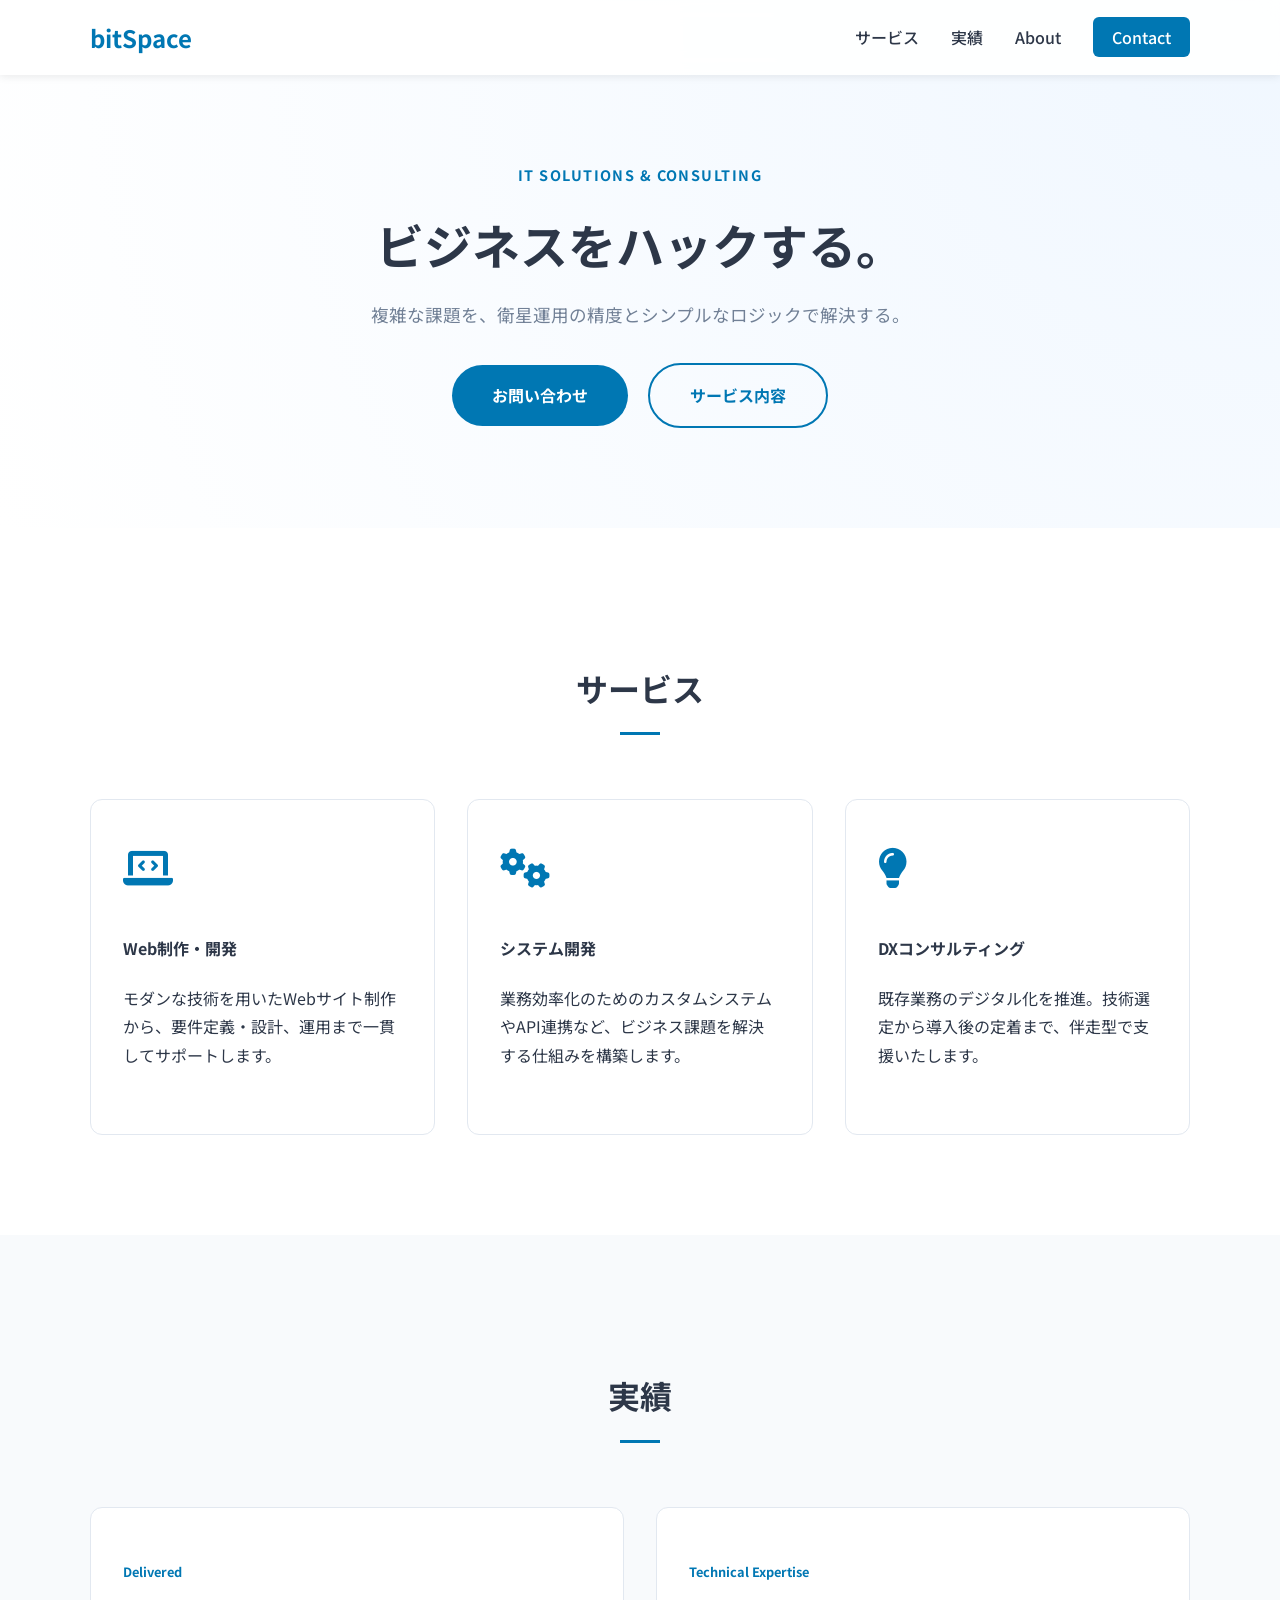
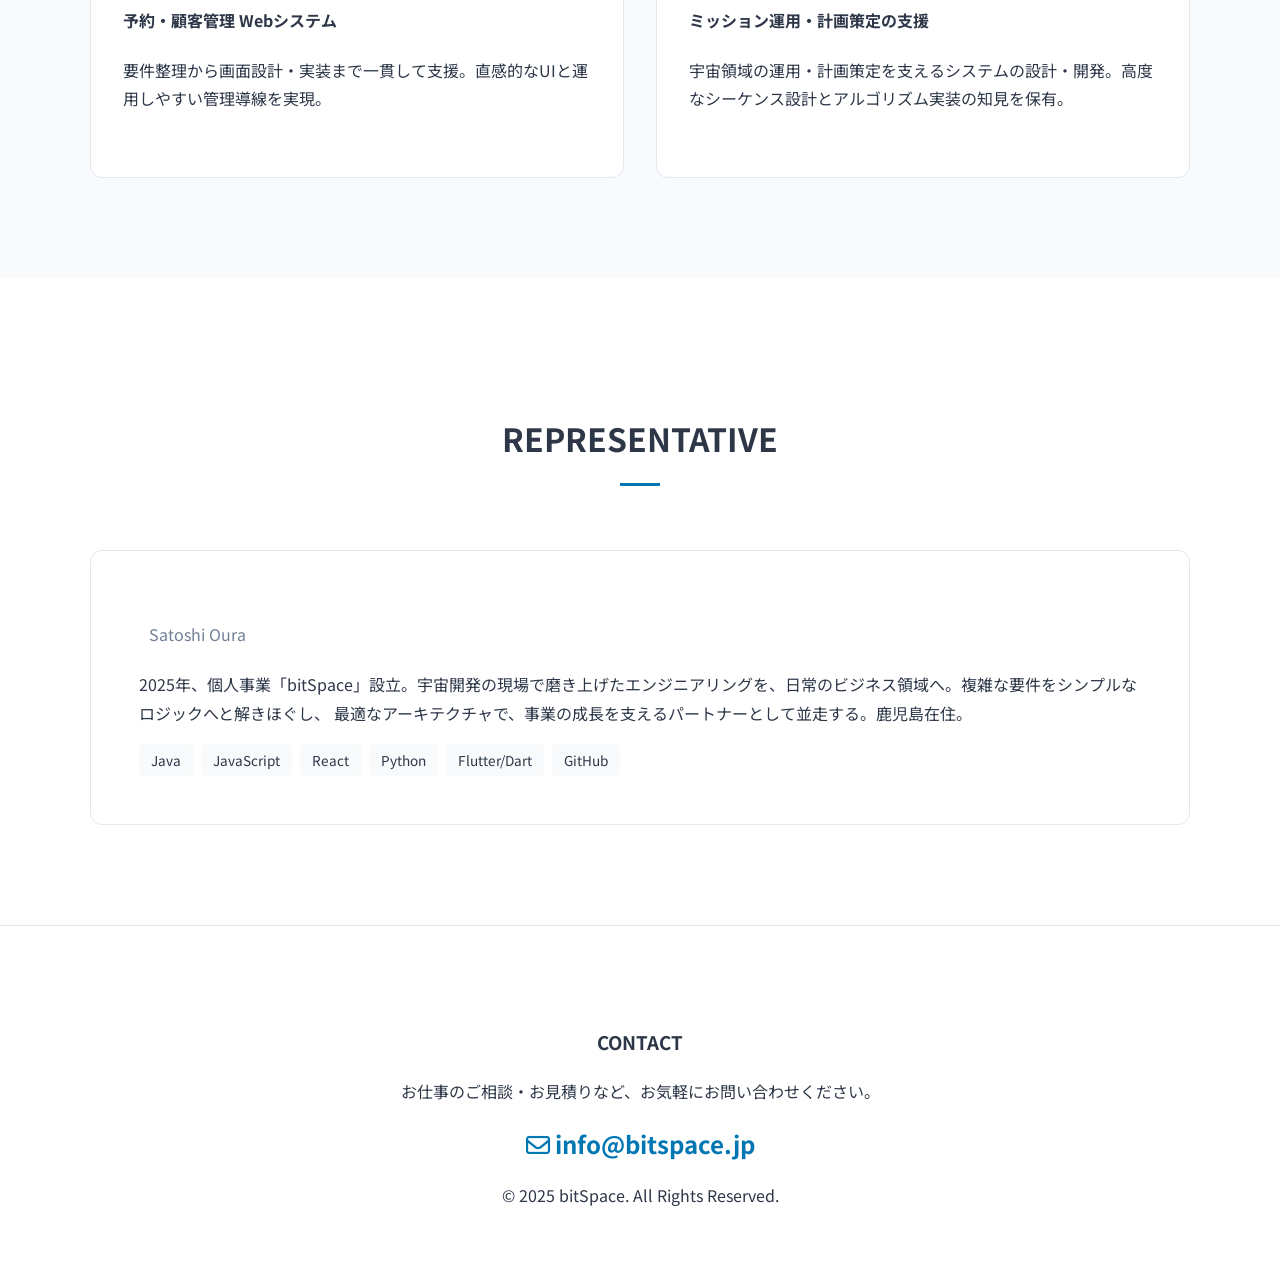
==== index.html @ c5ed3ee3 "進捗コミット" ====
<!DOCTYPE html>
<html lang="ja">
<head>
    <meta charset="UTF-8">
    <meta name="viewport" content="width=device-width, initial-scale=1.0">
    <title>bitSpace | デジタルの可能性を、あなたの空間へ。</title>
    <link rel="stylesheet" href="style.css">
    <link rel="preconnect" href="https://fonts.googleapis.com">
    <link rel="preconnect" href="https://fonts.gstatic.com" crossorigin>
    <link href="https://fonts.googleapis.com/css2?family=Poppins:wght@400;700&family=Noto+Sans+JP:wght@400;700&display=swap" rel="stylesheet">
    <link rel="stylesheet" href="https://cdnjs.cloudflare.com/ajax/libs/font-awesome/6.0.0/css/all.min.css">
</head>
<body>

    <header class="header">
        <div class="container">
            <h1 class="header-logo">bitSpace</h1>
            <nav class="header-nav">
                <ul>
                    <li><a href="#service">サービス</a></li>
                    <li><a href="#projects">実績</a></li>
                    <li><a href="#about">About</a></li>
                    <li><a href="#contact" class="nav-cta">Contact</a></li>
                </ul>
            </nav>
        </div>
    </header>

    <main>
        <section class="hero">
            <div class="container">
                <span class="hero-tag">IT Solutions & Consulting</span>
                <h2 class="hero-title">ビジネスをハックする。</h2>
                <p class="hero-subtitle">複雑な課題を、衛星運用の精度とシンプルなロジックで解決する。</p>
                <div class="hero-buttons">
                    <a href="#contact" class="btn btn-primary">お問い合わせ</a>
                    <a href="#service" class="btn btn-outline">サービス内容</a>
                </div>
            </div>
        </section>

        <section id="service" class="section">
            <div class="container">
                <h3 class="section-title">サービス</h3>
                <div class="service-grid">
                    <div class="service-card">
                        <i class="fa-solid fa-laptop-code service-icon"></i>
                        <h4>Web制作・開発</h4>
                        <p>モダンな技術を用いたWebサイト制作から、要件定義・設計、運用まで一貫してサポートします。</p>
                    </div>
                    <div class="service-card">
                        <i class="fa-solid fa-gears service-icon"></i>
                        <h4>システム開発</h4>
                        <p>業務効率化のためのカスタムシステムやAPI連携など、ビジネス課題を解決する仕組みを構築します。</p>
                    </div>
                    <div class="service-card">
                        <i class="fa-solid fa-lightbulb service-icon"></i>
                        <h4>DXコンサルティング</h4>
                        <p>既存業務のデジタル化を推進。技術選定から導入後の定着まで、伴走型で支援いたします。</p>
                    </div>
                </div>
            </div>
        </section>

        <section id="projects" class="section section-light">
            <div class="container">
                <h3 class="section-title">実績</h3>
                <div class="project-grid">
                    <div class="project-item">
                        <span class="project-category">Delivered</span>
                        <h4>予約・顧客管理 Webシステム</h4>
                        <p>要件整理から画面設計・実装まで一貫して支援。直感的なUIと運用しやすい管理導線を実現。</p>
                    </div>
                    <div class="project-item">
                        <span class="project-category">Technical Expertise</span>
                        <h4>ミッション運用・計画策定の支援</h4>
                        <p>宇宙領域の運用・計画策定を支えるシステムの設計・開発。高度なシーケンス設計とアルゴリズム実装の知見を保有。</p>
                    </div>
                </div>
            </div>
        </section>

        <section id="about" class="section">
            <div class="container about-container">
                <div class="about-content">
                    <h3 class="section-title left">REPRESENTATIVE</h3>
                    <div class="profile-card">
                        <div class="profile-text">
                            <h4><span class="profile-en">Satoshi Oura</span></h4>
                            <p class="profile-description">
                                2025年、個人事業「bitSpace」設立。宇宙開発の現場で磨き上げたエンジニアリングを、日常のビジネス領域へ。複雑な要件をシンプルなロジックへと解きほぐし、
                                最適なアーキテクチャで、事業の成長を支えるパートナーとして並走する。鹿児島在住。
                            </p>
                            <div class="skills">
                                <span>Java</span><span>JavaScript</span><span>React</span><span>Python</span><span>Flutter/Dart</span><span>GitHub</span>
                            </div>
                        </div>
                    </div>
                </div>
            </div>
        </section>
    </main>

    <footer id="contact" class="footer">
        <div class="container">
            <h3 class="footer-title">CONTACT</h3>
            <p>お仕事のご相談・お見積りなど、お気軽にお問い合わせください。</p>
            <div class="contact-info">
                <a href="mailto:info@bitspace.jp" class="contact-btn">
                    <i class="fa-regular fa-envelope"></i> info@bitspace.jp
                </a>
            </div>
            <p class="copyright">&copy; 2025 bitSpace. All Rights Reserved.</p>
        </div>
    </footer>

    <script src="script.js"></script>
</body>
</html>
---- style.css ----
:root {
  --primary: #0077b3;
  --primary-dark: #005a87;
  --bg-white: #ffffff;
  --bg-light: #f8fafc;
  --text-main: #2d3748;
  --text-sub: #718096;
  --accent: #e2e8f0;
}

body {
  margin: 0;
  font-family: "Noto Sans JP", "Poppins", sans-serif;
  color: var(--text-main);
  line-height: 1.8;
  background-color: var(--bg-white);
  scroll-behavior: smooth;
}

.container {
  max-width: 1100px;
  margin: 0 auto;
  padding: 0 24px;
}

/* --- Header --- */
.header {
  background: rgba(255, 255, 255, 0.9);
  backdrop-filter: blur(10px);
  padding: 1rem 0;
  position: fixed;
  width: 100%;
  top: 0;
  z-index: 1000;
  box-shadow: 0 2px 8px rgba(0, 0, 0, 0.08);
}

.header .container {
  display: flex;
  justify-content: space-between;
  align-items: center;
}

.header-logo {
  font-size: 1.5rem;
  font-weight: 700;
  color: var(--primary);
  margin: 0;
}

.header-nav ul {
  display: flex;
  list-style: none;
  gap: 2rem;
  margin: 0;
  align-items: center;
}

.header-nav a {
  text-decoration: none;
  color: var(--text-main);
  font-weight: 500;
  transition: 0.3s;
}

.header-nav a:hover {
  color: var(--primary);
}

.nav-cta {
  background: var(--primary);
  color: white !important;
  padding: 0.5rem 1.2rem;
  border-radius: 6px;
}

/* --- Hero --- */
.hero {
  padding: 160px 0 100px;
  text-align: center;
  background: radial-gradient(circle at top right, #f0f7ff, #ffffff);
}

.hero-tag {
  color: var(--primary);
  font-weight: 700;
  letter-spacing: 0.1em;
  text-transform: uppercase;
  font-size: 0.9rem;
}

.hero-title {
  font-size: 3rem;
  line-height: 1.3;
  margin: 1.5rem 0;
}

.hero-subtitle {
  color: var(--text-sub);
  font-size: 1.1rem;
  max-width: 600px;
  margin: 0 auto 2rem;
}

.btn {
  display: inline-block;
  padding: 1rem 2.5rem;
  border-radius: 50px;
  font-weight: 700;
  text-decoration: none;
  transition: 0.3s;
}

.btn-primary { background: var(--primary); color: white; }
.btn-primary:hover { background: var(--primary-dark); }
.btn-outline { border: 2px solid var(--primary); color: var(--primary); margin-left: 1rem; }

/* --- Sections --- */
.section { padding: 100px 0; }
.section-light { background: var(--bg-light); }
.section-title { text-align: center; font-size: 2rem; margin-bottom: 4rem; position: relative; }
.section-title::after { content: ''; display: block; width: 40px; height: 3px; background: var(--primary); margin: 15px auto; }

/* --- Cards --- */
.service-grid, .project-grid {
  display: grid;
  grid-template-columns: repeat(auto-fit, minmax(300px, 1fr));
  gap: 2rem;
}

.service-card, .project-item {
  background: white;
  padding: 3rem 2rem;
  border-radius: 12px;
  border: 1px solid var(--accent);
  transition: 0.4s;
}

.service-card:hover { transform: translateY(-8px); box-shadow: 0 20px 40px rgba(0,0,0,0.05); }

.service-icon { font-size: 2.5rem; color: var(--primary); margin-bottom: 1.5rem; }

.project-category { color: var(--primary); font-size: 0.8rem; font-weight: 700; }

/* --- About --- */
.profile-card {
  display: flex;
  background: white;
  padding: 3rem;
  border-radius: 12px;
  border: 1px solid var(--accent);
}

.profile-en { font-size: 1rem; color: var(--text-sub); font-weight: normal; margin-left: 10px; }

.skills span {
  display: inline-block;
  background: var(--bg-light);
  padding: 4px 12px;
  border-radius: 4px;
  margin-right: 8px;
  font-size: 0.85rem;
}

/* --- Footer --- */
.footer { padding: 80px 0 40px; text-align: center; border-top: 1px solid var(--accent); }
.contact-btn {
  font-size: 1.5rem;
  color: var(--primary);
  text-decoration: none;
  font-weight: 700;
  border-bottom: 2px solid transparent;
  transition: 0.3s;
}
.contact-btn:hover { border-bottom-color: var(--primary); }

@media (max-width: 768px) {
  .hero-title { font-size: 2rem; }
  .header-nav { display: none; } /* スマホ用ナビは別途実装が必要 */
}
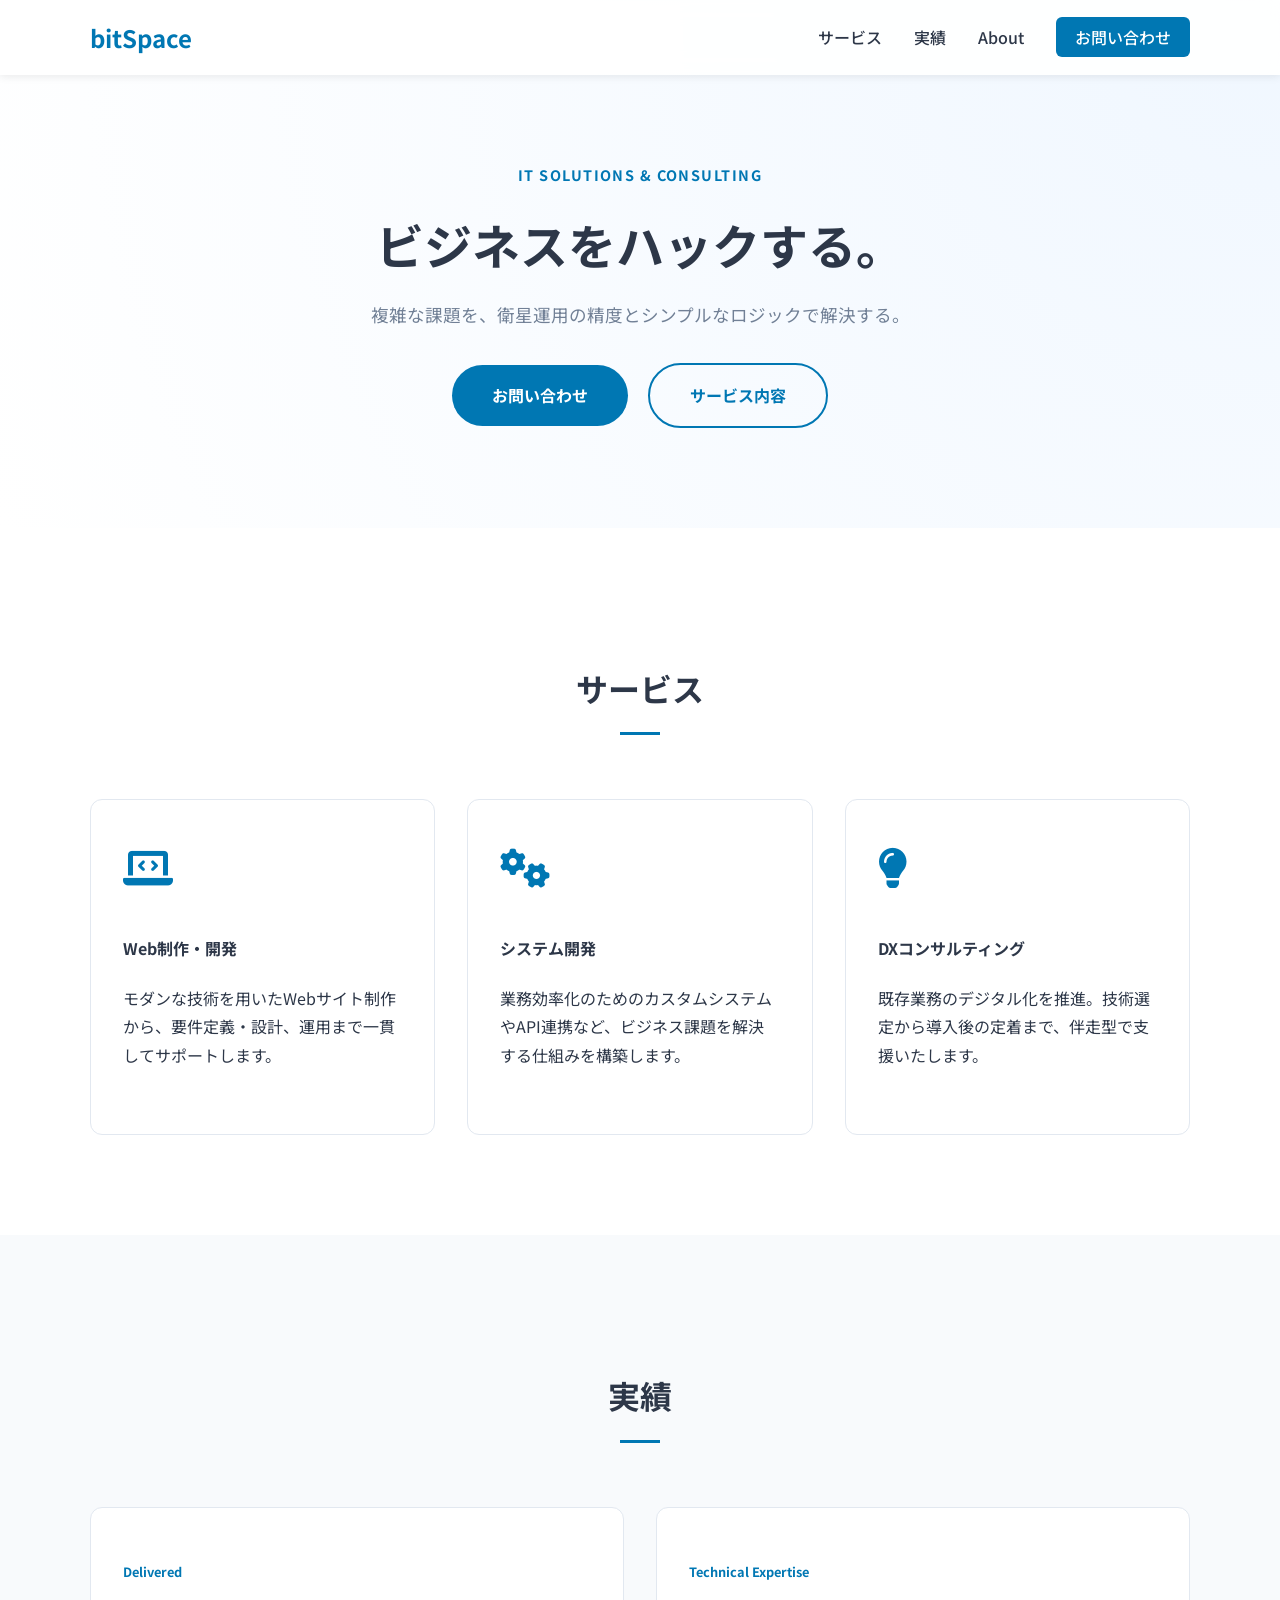
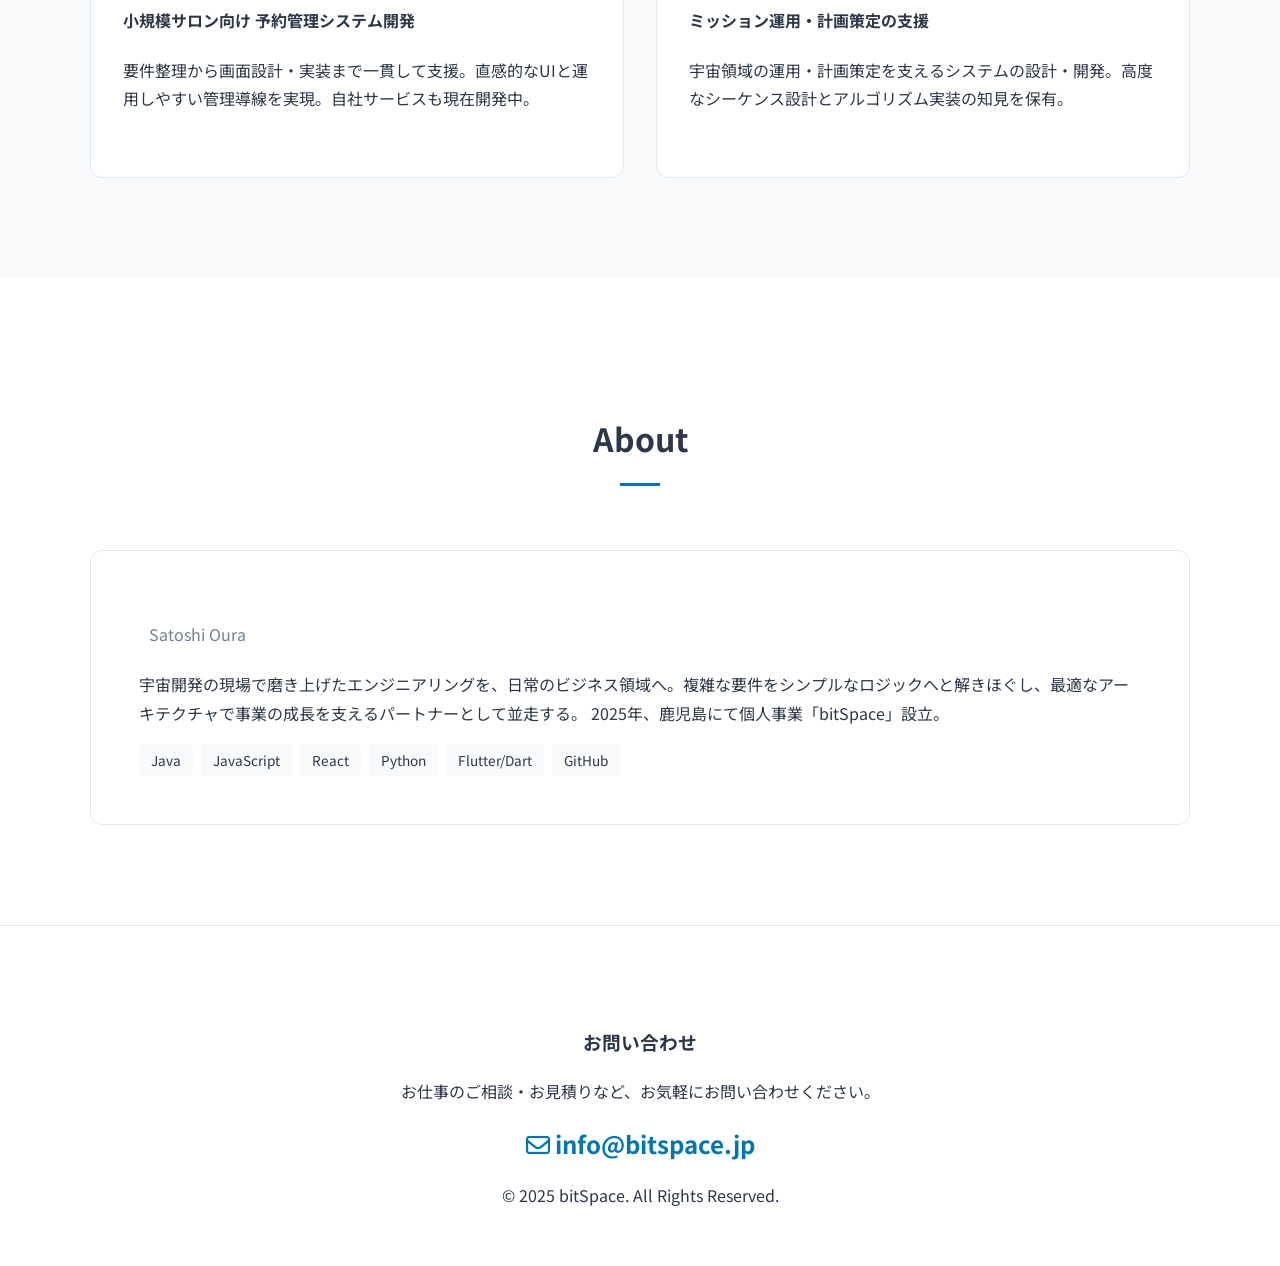
==== commit 1b220441: "進捗コミット" ====
--- a/index.html
+++ b/index.html
@@ -20,7 +20,7 @@
                     <li><a href="#service">サービス</a></li>
                     <li><a href="#projects">実績</a></li>
                     <li><a href="#about">About</a></li>
-                    <li><a href="#contact" class="nav-cta">Contact</a></li>
+                    <li><a href="#contact" class="nav-cta">お問い合わせ</a></li>
                 </ul>
             </nav>
         </div>
@@ -68,8 +68,8 @@
                 <div class="project-grid">
                     <div class="project-item">
                         <span class="project-category">Delivered</span>
-                        <h4>予約・顧客管理 Webシステム</h4>
-                        <p>要件整理から画面設計・実装まで一貫して支援。直感的なUIと運用しやすい管理導線を実現。</p>
+                        <h4>小規模サロン向け 予約管理システム開発</h4>
+                        <p>要件整理から画面設計・実装まで一貫して支援。直感的なUIと運用しやすい管理導線を実現。自社サービスも現在開発中。</p>
                     </div>
                     <div class="project-item">
                         <span class="project-category">Technical Expertise</span>
@@ -83,13 +83,13 @@
         <section id="about" class="section">
             <div class="container about-container">
                 <div class="about-content">
-                    <h3 class="section-title left">REPRESENTATIVE</h3>
+                    <h3 class="section-title left">About</h3>
                     <div class="profile-card">
                         <div class="profile-text">
                             <h4><span class="profile-en">Satoshi Oura</span></h4>
                             <p class="profile-description">
-                                2025年、個人事業「bitSpace」設立。宇宙開発の現場で磨き上げたエンジニアリングを、日常のビジネス領域へ。複雑な要件をシンプルなロジックへと解きほぐし、
-                                最適なアーキテクチャで、事業の成長を支えるパートナーとして並走する。鹿児島在住。
+                                宇宙開発の現場で磨き上げたエンジニアリングを、日常のビジネス領域へ。複雑な要件をシンプルなロジックへと解きほぐし、最適なアーキテクチャで事業の成長を支えるパートナーとして並走する。
+                                2025年、鹿児島にて個人事業「bitSpace」設立。
                             </p>
                             <div class="skills">
                                 <span>Java</span><span>JavaScript</span><span>React</span><span>Python</span><span>Flutter/Dart</span><span>GitHub</span>
@@ -103,7 +103,7 @@
 
     <footer id="contact" class="footer">
         <div class="container">
-            <h3 class="footer-title">CONTACT</h3>
+            <h3 class="footer-title">お問い合わせ</h3>
             <p>お仕事のご相談・お見積りなど、お気軽にお問い合わせください。</p>
             <div class="contact-info">
                 <a href="mailto:info@bitspace.jp" class="contact-btn">
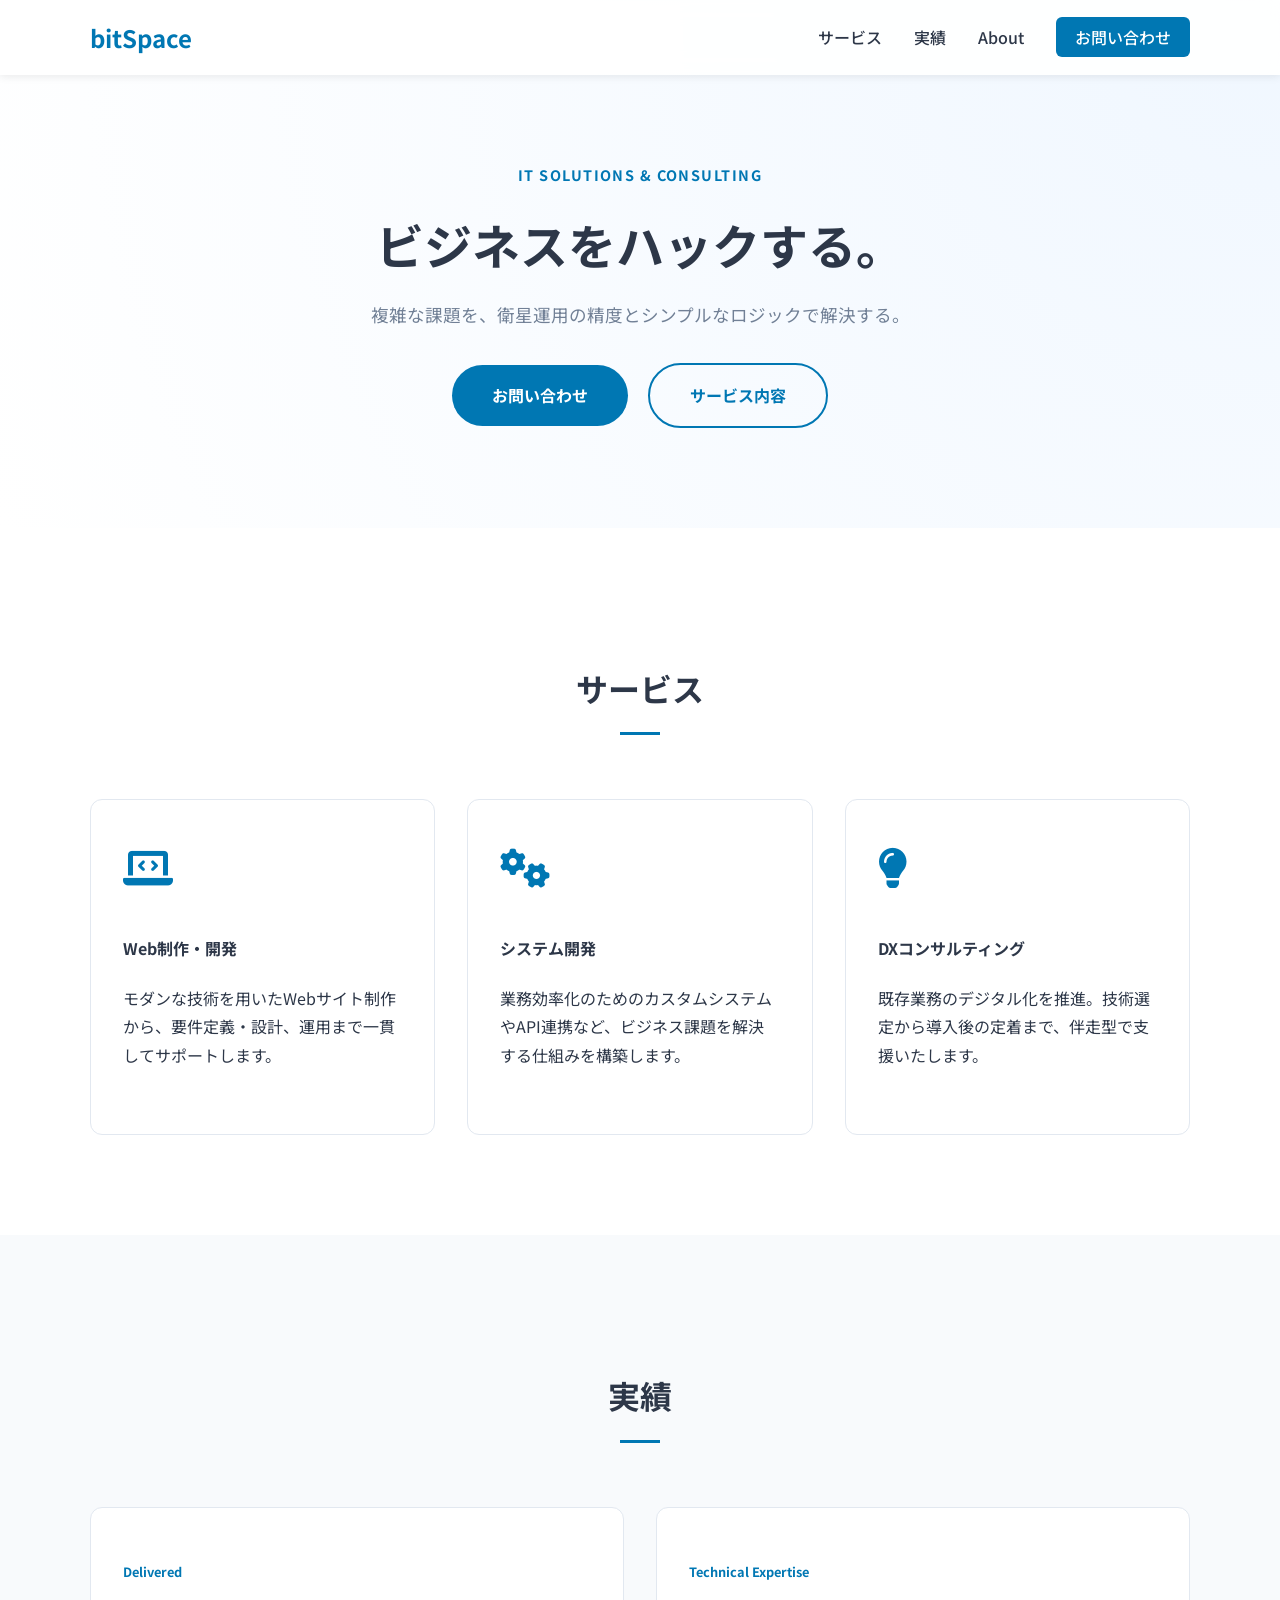
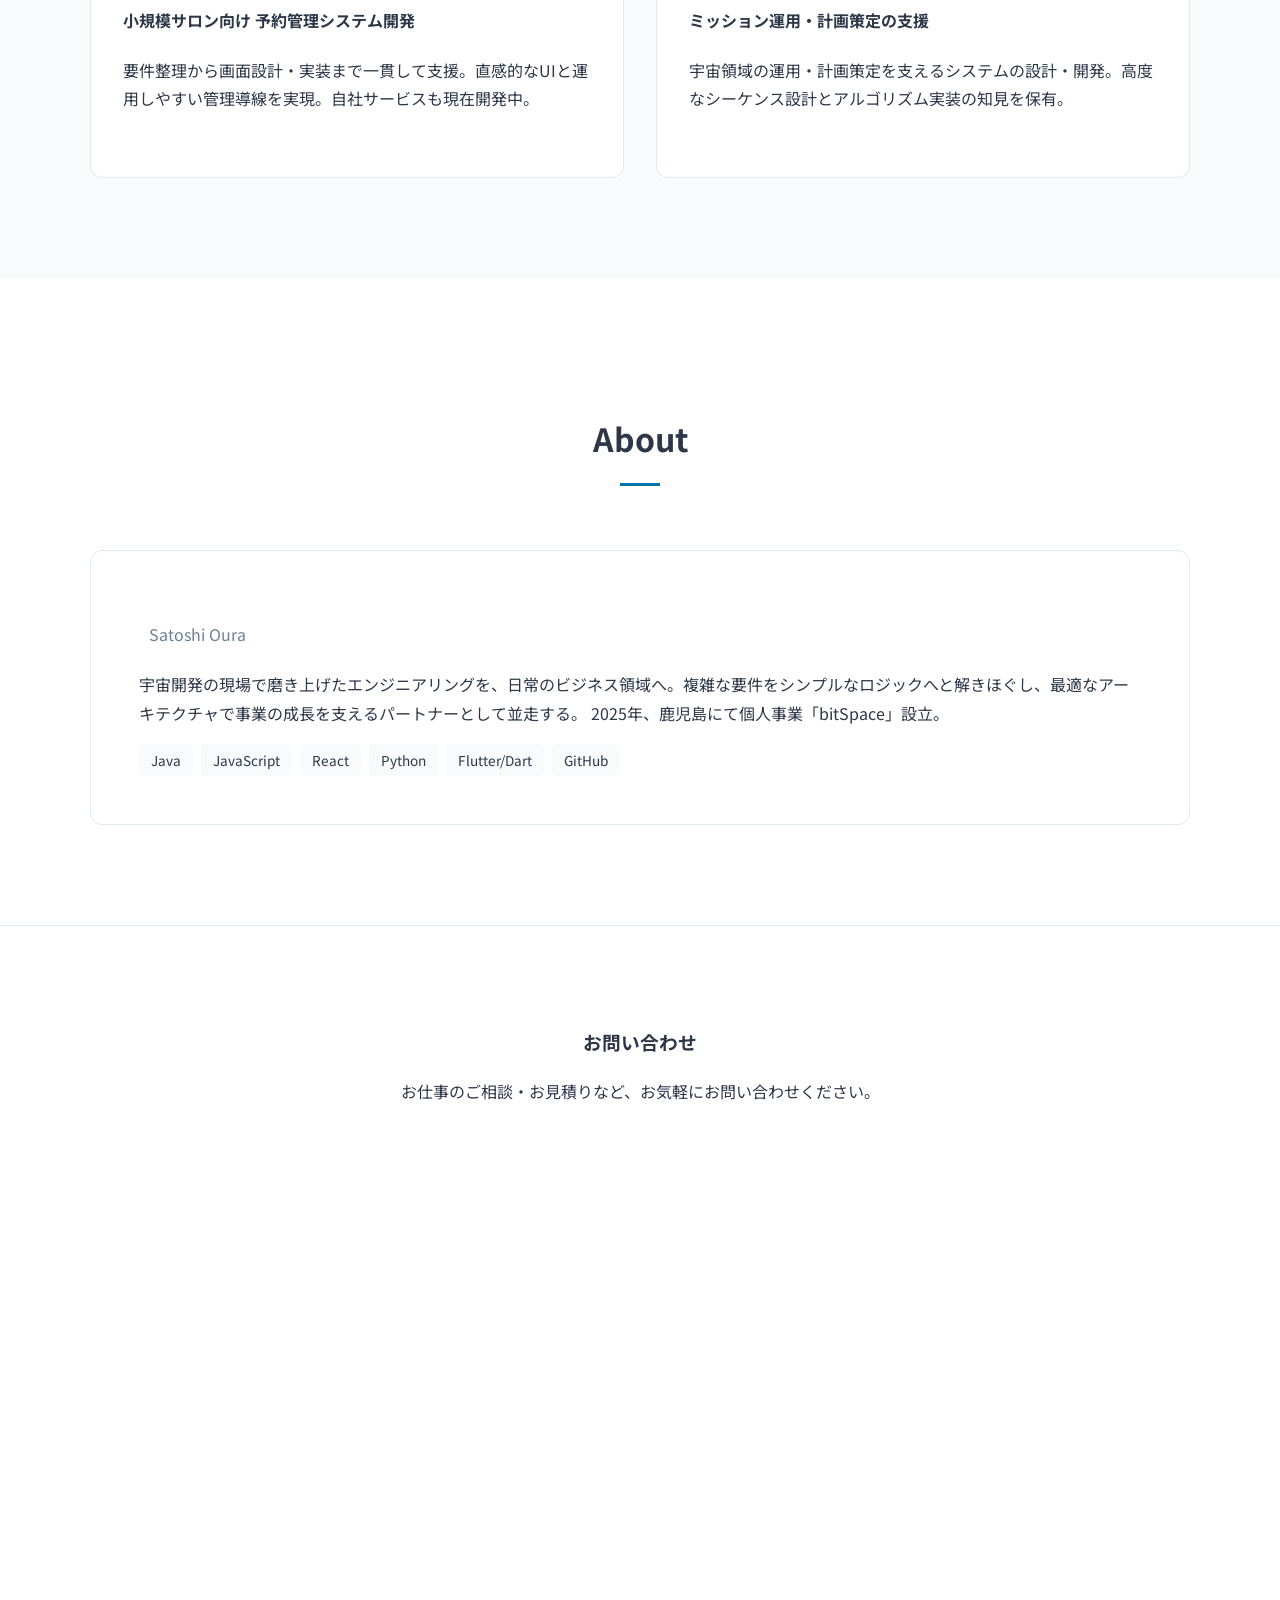
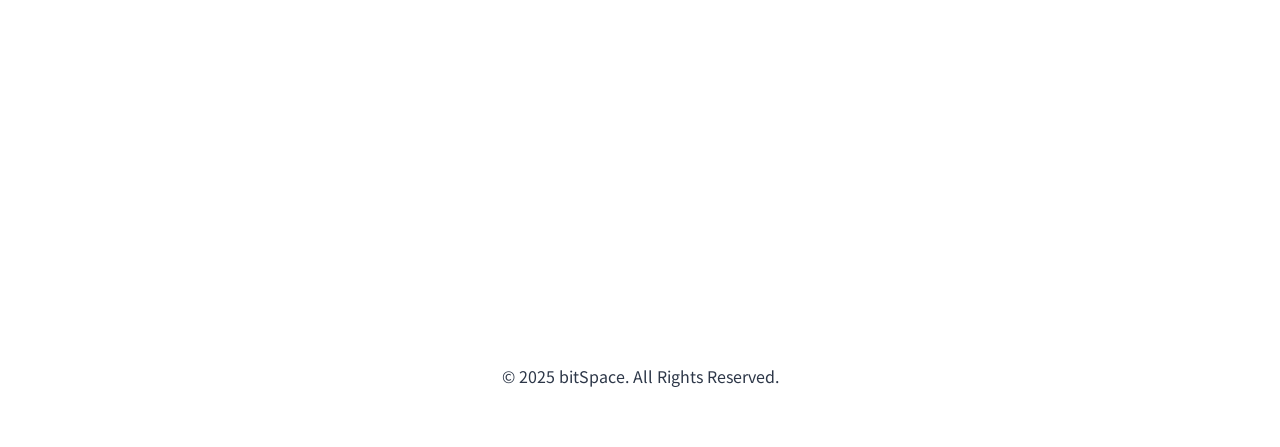
==== commit 60c303d8: "お問い合わせフォーム追加" ====
--- a/index.html
+++ b/index.html
@@ -105,10 +105,9 @@
         <div class="container">
             <h3 class="footer-title">お問い合わせ</h3>
             <p>お仕事のご相談・お見積りなど、お気軽にお問い合わせください。</p>
-            <div class="contact-info">
-                <a href="mailto:info@bitspace.jp" class="contact-btn">
-                    <i class="fa-regular fa-envelope"></i> info@bitspace.jp
-                </a>
+            <div class="contact-form-wrapper">
+                <!-- Google Formsのiframeをここに貼り付けてください -->
+                <iframe src="https://docs.google.com/forms/d/e/1FAIpQLSejmJkj0WuDw0mufhEErGerxcPOFvMUopdCU0YNboDYLRvF4w/viewform?embedded=true" width="100%" height="800" frameborder="0" marginheight="0" marginwidth="0">読み込んでいます…</iframe>
             </div>
             <p class="copyright">&copy; 2025 bitSpace. All Rights Reserved.</p>
         </div>
--- a/style.css
+++ b/style.css
@@ -164,17 +164,93 @@
 
 /* --- Footer --- */
 .footer { padding: 80px 0 40px; text-align: center; border-top: 1px solid var(--accent); }
-.contact-btn {
-  font-size: 1.5rem;
-  color: var(--primary);
-  text-decoration: none;
-  font-weight: 700;
-  border-bottom: 2px solid transparent;
-  transition: 0.3s;
-}
-.contact-btn:hover { border-bottom-color: var(--primary); }
+
+/* --- Contact Form (Google Forms embed) --- */
+.contact-form-wrapper {
+  max-width: 700px;
+  margin: 2rem auto 0;
+}
+
+.contact-form-wrapper iframe {
+  border: none;
+  border-radius: 12px;
+}
 
 @media (max-width: 768px) {
-  .hero-title { font-size: 2rem; }
-  .header-nav { display: none; } /* スマホ用ナビは別途実装が必要 */
+  .container {
+    padding: 0 20px;
+  }
+
+  .header-nav { 
+    display: none; 
+  }
+
+  .hero {
+    padding: 120px 0 60px;
+  }
+
+  .hero-title { 
+    font-size: 2rem;
+    margin: 1rem 0;
+  }
+
+  .hero-subtitle {
+    font-size: 1rem;
+    padding: 0 10px;
+  }
+
+  .hero-buttons {
+    display: flex;
+    flex-direction: column;
+    gap: 1rem;
+    align-items: center;
+  }
+
+  .btn {
+    width: 100%;
+    max-width: 300px;
+    padding: 0.9rem 2rem;
+    text-align: center;
+    box-sizing: border-box;
+  }
+
+  .btn-outline {
+    margin-left: 0;
+  }
+
+  .section {
+    padding: 60px 0;
+  }
+
+  .section-title {
+    font-size: 1.6rem;
+    margin-bottom: 2.5rem;
+  }
+
+  .service-grid, .project-grid {
+    grid-template-columns: 1fr;
+    gap: 1.5rem;
+  }
+
+  .service-card, .project-item {
+    padding: 2rem 1.5rem;
+  }
+
+  .profile-card {
+    padding: 2rem 1.5rem;
+  }
+
+  .skills span {
+    font-size: 0.8rem;
+    margin-bottom: 6px;
+  }
+
+  .footer {
+    padding: 60px 0 30px;
+  }
+
+  .contact-btn {
+    font-size: 1.2rem;
+    word-break: break-all;
+  }
 }
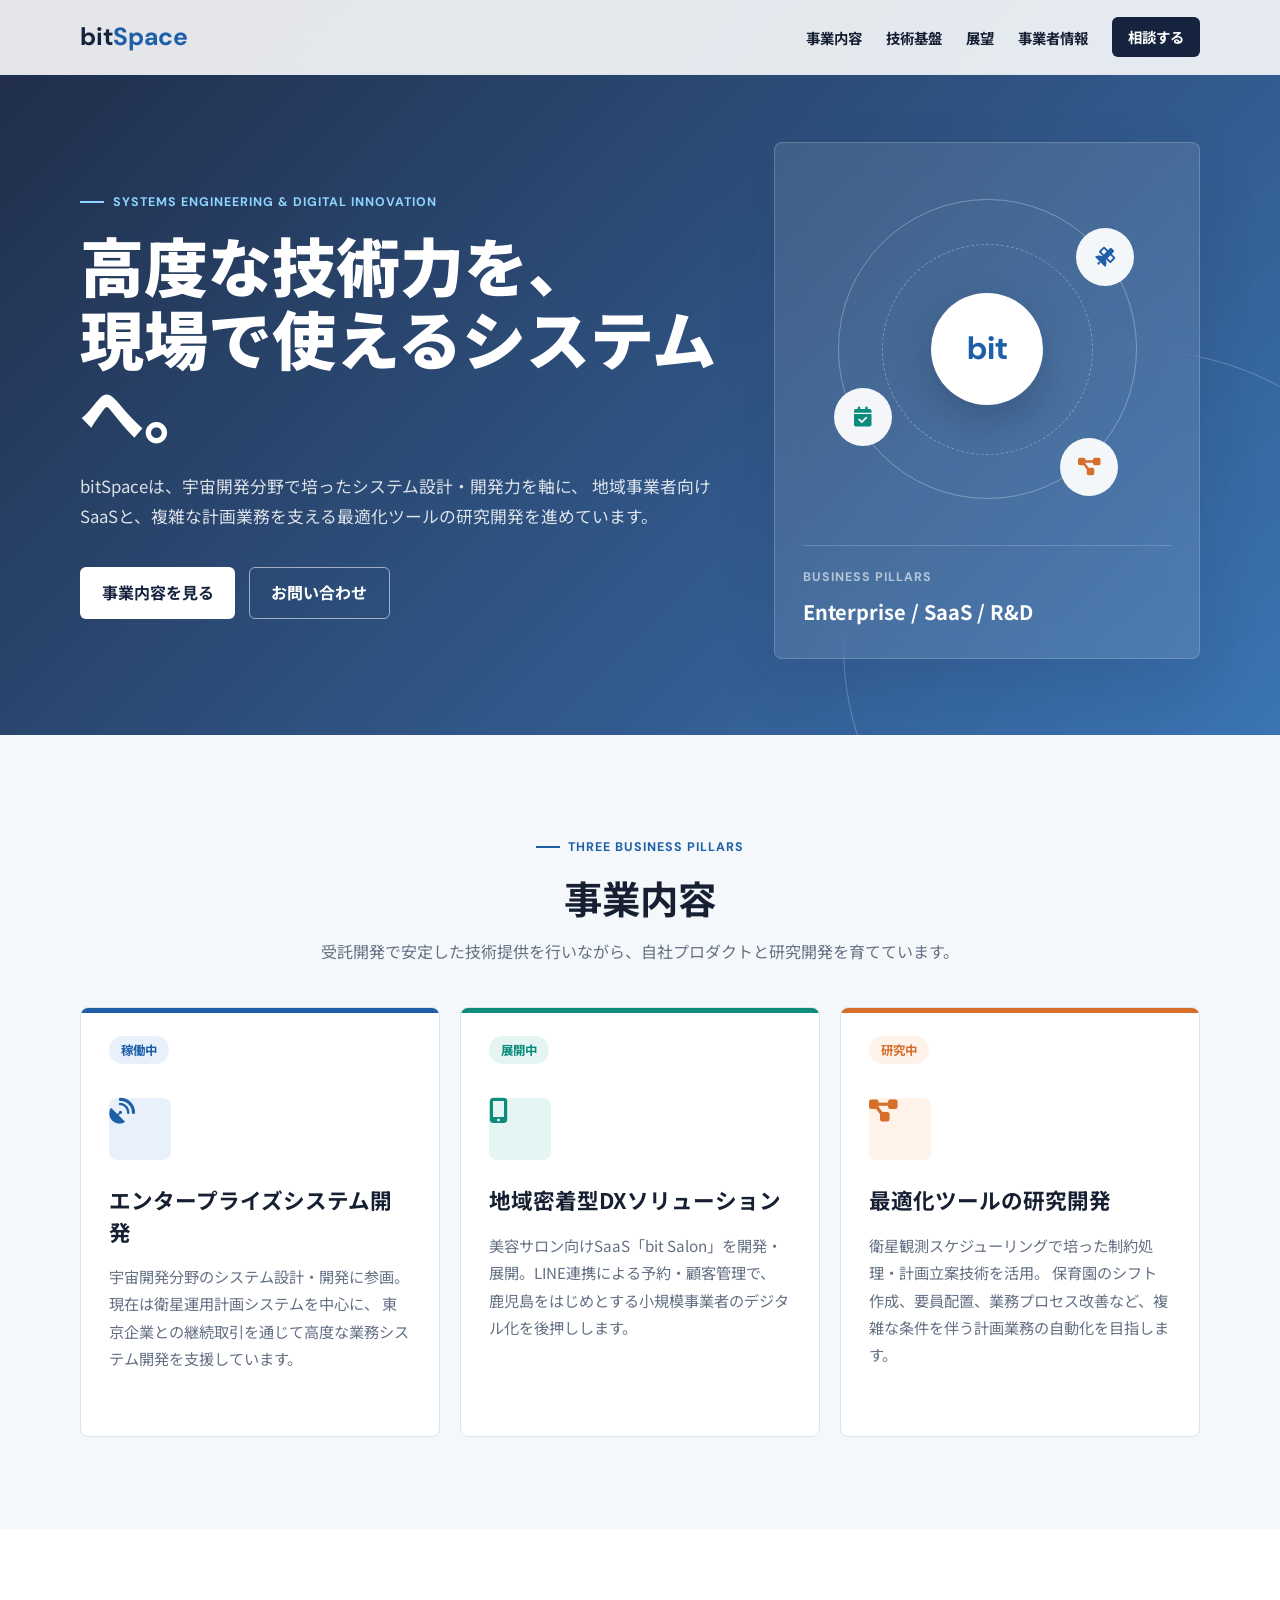
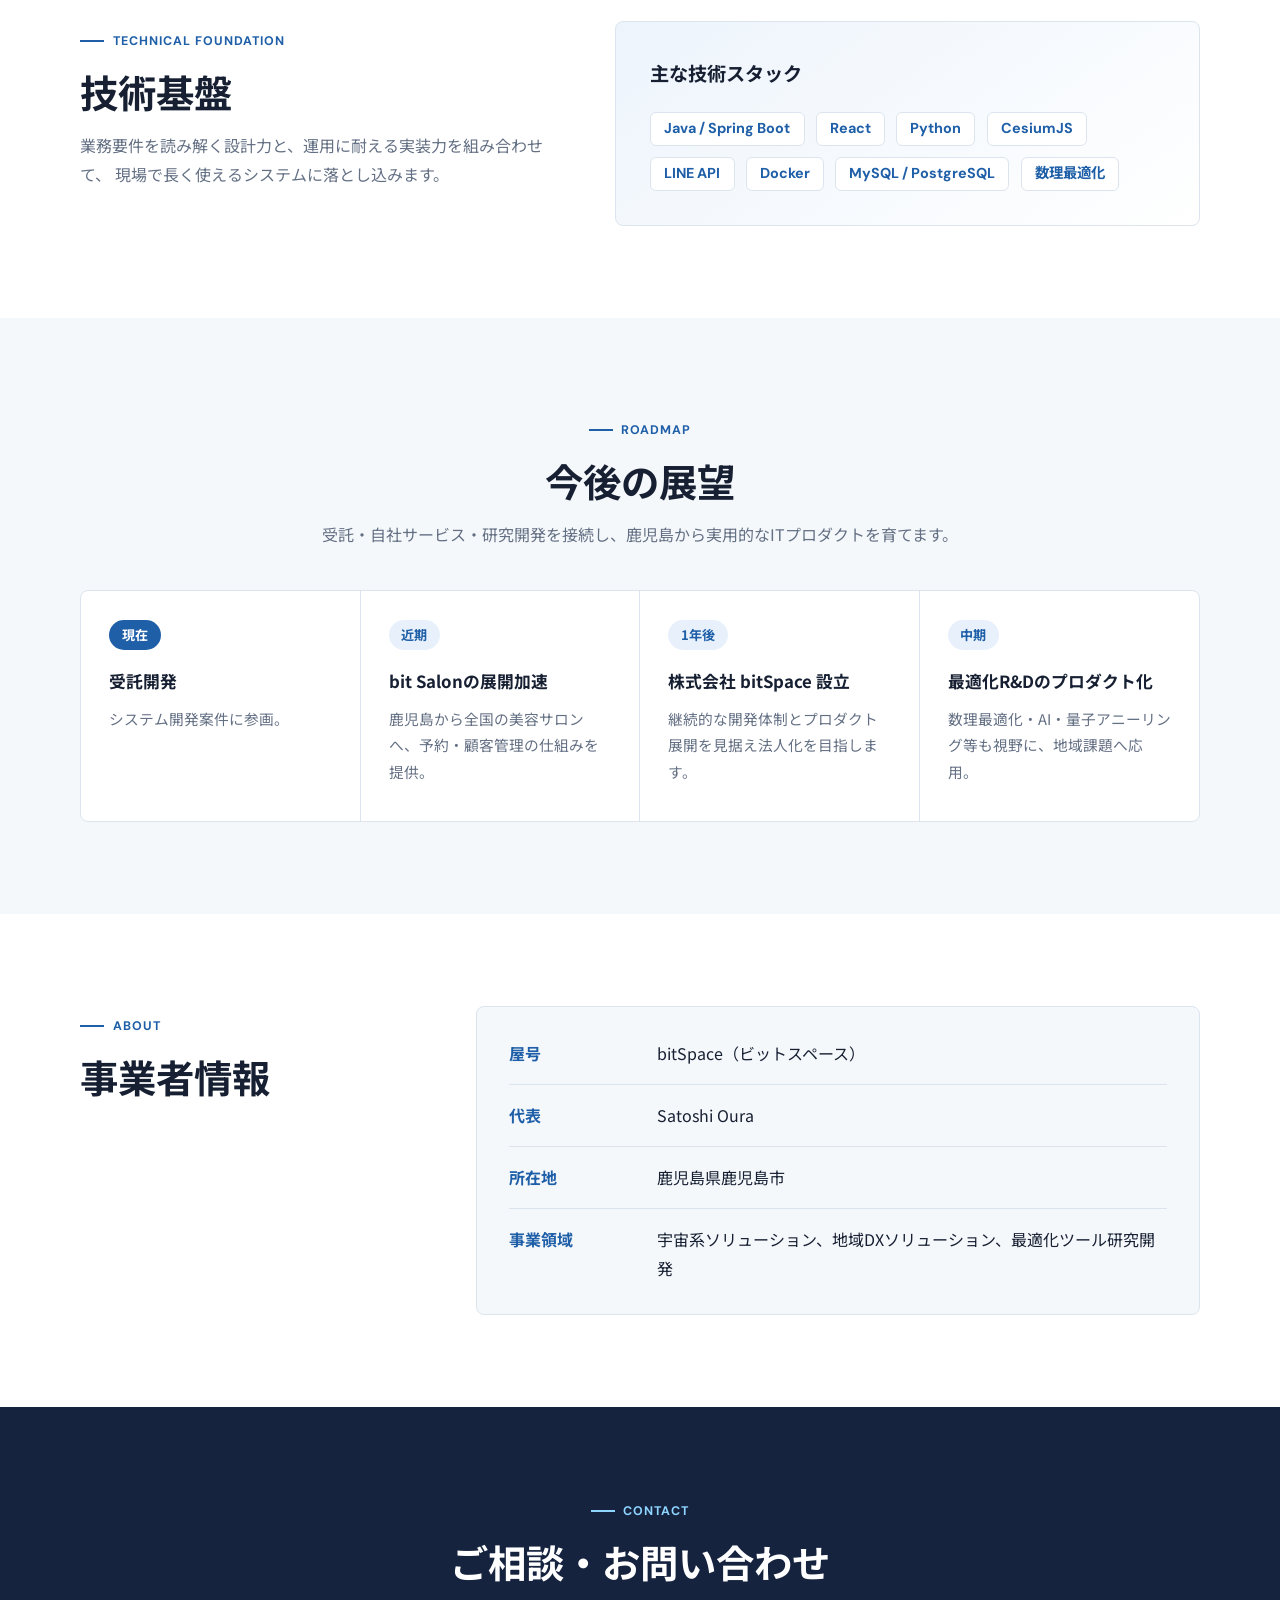
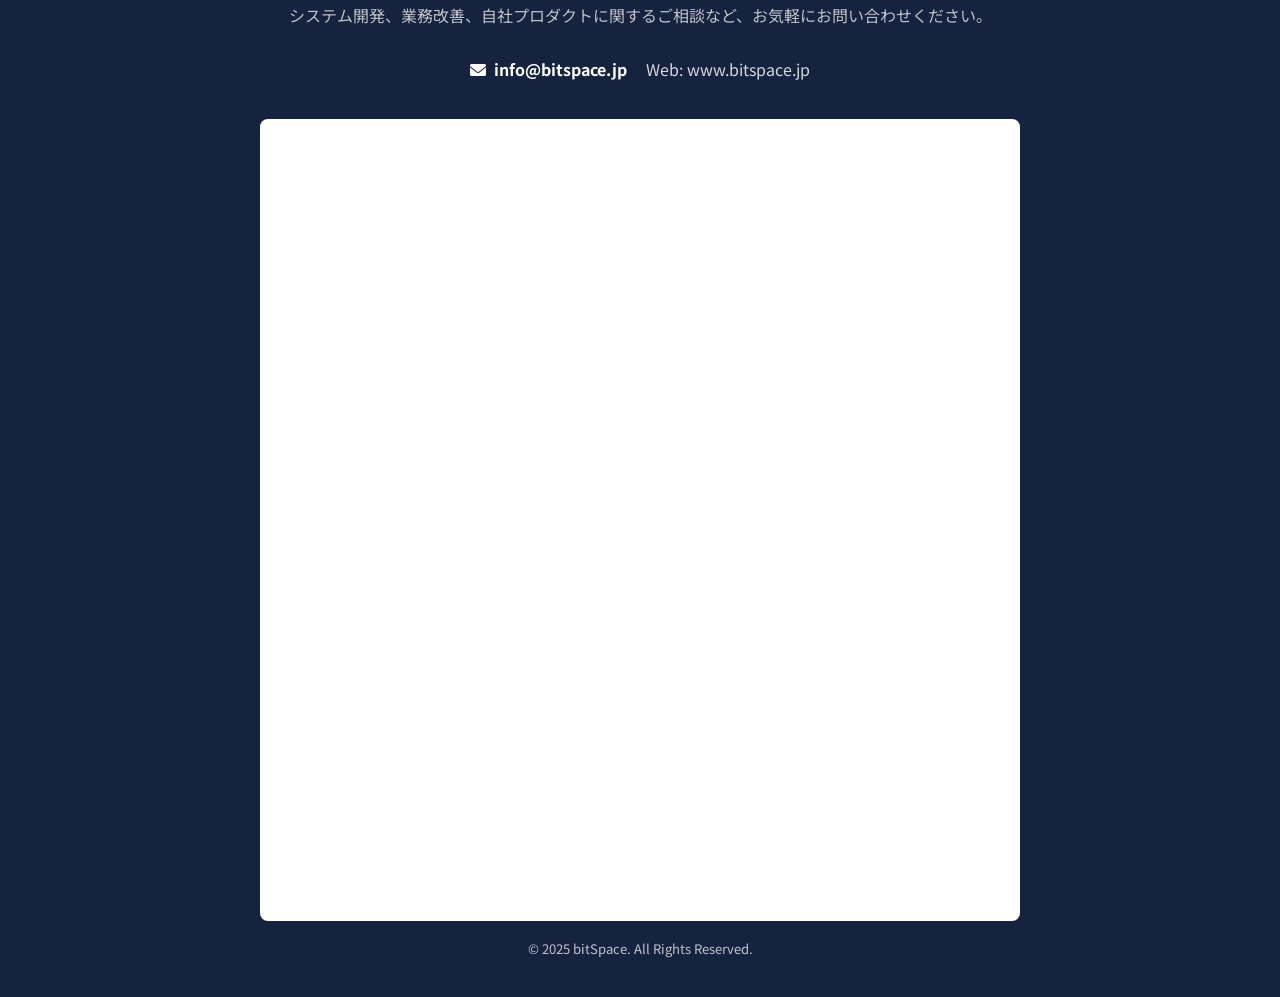
==== commit 0ea706ac: "デザイン改修" ====
--- a/index.html
+++ b/index.html
@@ -3,24 +3,25 @@
 <head>
     <meta charset="UTF-8">
     <meta name="viewport" content="width=device-width, initial-scale=1.0">
-    <title>bitSpace | デジタルの可能性を、あなたの空間へ。</title>
+    <meta name="description" content="bitSpaceは鹿児島を拠点に、宇宙系システム開発、地域事業者向けDX、最適化ツールの研究開発に取り組むITエンジニアリング事業です。">
+    <title>bitSpace | 宇宙系システム開発と地域DX</title>
     <link rel="stylesheet" href="style.css">
     <link rel="preconnect" href="https://fonts.googleapis.com">
     <link rel="preconnect" href="https://fonts.gstatic.com" crossorigin>
-    <link href="https://fonts.googleapis.com/css2?family=Poppins:wght@400;700&family=Noto+Sans+JP:wght@400;700&display=swap" rel="stylesheet">
+    <link href="https://fonts.googleapis.com/css2?family=DM+Sans:wght@500;700&family=Noto+Sans+JP:wght@400;500;700;900&display=swap" rel="stylesheet">
     <link rel="stylesheet" href="https://cdnjs.cloudflare.com/ajax/libs/font-awesome/6.0.0/css/all.min.css">
 </head>
 <body>
-
     <header class="header">
-        <div class="container">
-            <h1 class="header-logo">bitSpace</h1>
-            <nav class="header-nav">
+        <div class="container header-inner">
+            <a href="#" class="header-logo">bit<span>Space</span></a>
+            <nav class="header-nav" aria-label="メインナビゲーション">
                 <ul>
-                    <li><a href="#service">サービス</a></li>
-                    <li><a href="#projects">実績</a></li>
-                    <li><a href="#about">About</a></li>
-                    <li><a href="#contact" class="nav-cta">お問い合わせ</a></li>
+                    <li><a href="#business">事業内容</a></li>
+                    <li><a href="#strength">技術基盤</a></li>
+                    <li><a href="#roadmap">展望</a></li>
+                    <li><a href="#about">事業者情報</a></li>
+                    <li><a href="#contact" class="nav-cta">相談する</a></li>
                 </ul>
             </nav>
         </div>
@@ -28,74 +29,166 @@
 
     <main>
         <section class="hero">
+            <div class="container hero-grid">
+                <div class="hero-content">
+                    <span class="eyebrow">Systems Engineering & Digital Innovation</span>
+                    <h1>高度な技術力を、<br>現場で使えるシステムへ。</h1>
+                    <p>
+                        bitSpaceは、宇宙開発分野で培ったシステム設計・開発力を軸に、
+                        地域事業者向けSaaSと、複雑な計画業務を支える最適化ツールの研究開発を進めています。
+                    </p>
+                    <div class="hero-actions">
+                        <a href="#business" class="btn btn-primary">事業内容を見る</a>
+                        <a href="#contact" class="btn btn-secondary">お問い合わせ</a>
+                    </div>
+                </div>
+                <div class="hero-panel" aria-label="bitSpaceの事業領域">
+                    <div class="orbit-visual">
+                        <div class="orbit orbit-one"></div>
+                        <div class="orbit orbit-two"></div>
+                        <div class="core">bit</div>
+                        <span class="node node-space"><i class="fa-solid fa-satellite"></i></span>
+                        <span class="node node-salon"><i class="fa-solid fa-calendar-check"></i></span>
+                        <span class="node node-rd"><i class="fa-solid fa-diagram-project"></i></span>
+                    </div>
+                    <div class="panel-copy">
+                        <span>Business Pillars</span>
+                        <strong>Enterprise / SaaS / R&D</strong>
+                    </div>
+                </div>
+            </div>
+        </section>
+
+        <section id="business" class="section business-section">
             <div class="container">
-                <span class="hero-tag">IT Solutions & Consulting</span>
-                <h2 class="hero-title">ビジネスをハックする。</h2>
-                <p class="hero-subtitle">複雑な課題を、衛星運用の精度とシンプルなロジックで解決する。</p>
-                <div class="hero-buttons">
-                    <a href="#contact" class="btn btn-primary">お問い合わせ</a>
-                    <a href="#service" class="btn btn-outline">サービス内容</a>
-                </div>
-            </div>
-        </section>
-
-        <section id="service" class="section">
+                <div class="section-heading">
+                    <span class="eyebrow">Three Business Pillars</span>
+                    <h2>事業内容</h2>
+                    <p>受託開発で安定した技術提供を行いながら、自社プロダクトと研究開発を育てています。</p>
+                </div>
+                <div class="business-grid">
+                    <article class="business-card is-blue">
+                        <div class="card-top">
+                            <span class="status">稼働中</span>
+                        </div>
+                        <i class="fa-solid fa-satellite-dish card-icon"></i>
+                        <h3>エンタープライズシステム開発</h3>
+                        <p>
+                            宇宙開発分野のシステム設計・開発に参画。現在は衛星運用計画システムを中心に、
+                            東京企業との継続取引を通じて高度な業務システム開発を支援しています。
+                        </p>
+                    </article>
+
+                    <article class="business-card is-teal">
+                        <div class="card-top">
+                            <span class="status">展開中</span>
+                        </div>
+                        <i class="fa-solid fa-mobile-screen-button card-icon"></i>
+                        <h3>地域密着型DXソリューション</h3>
+                        <p>
+                            美容サロン向けSaaS「bit Salon」を開発・展開。LINE連携による予約・顧客管理で、
+                            鹿児島をはじめとする小規模事業者のデジタル化を後押しします。
+                        </p>
+                    </article>
+
+                    <article class="business-card is-orange">
+                        <div class="card-top">
+                            <span class="status">研究中</span>
+                        </div>
+                        <i class="fa-solid fa-diagram-project card-icon"></i>
+                        <h3>最適化ツールの研究開発</h3>
+                        <p>
+                            衛星観測スケジューリングで培った制約処理・計画立案技術を活用。
+                            保育園のシフト作成、要員配置、業務プロセス改善など、複雑な条件を伴う計画業務の自動化を目指します。
+                        </p>
+                    </article>
+                </div>
+            </div>
+        </section>
+
+        <section id="strength" class="section strength-section">
+            <div class="container strength-grid">
+                <div class="section-heading align-left">
+                    <span class="eyebrow">Technical Foundation</span>
+                    <h2>技術基盤</h2>
+                    <p>
+                        業務要件を読み解く設計力と、運用に耐える実装力を組み合わせて、
+                        現場で長く使えるシステムに落とし込みます。
+                    </p>
+                </div>
+                <div class="tech-panel">
+                    <h3>主な技術スタック</h3>
+                    <div class="tech-chips">
+                        <span>Java / Spring Boot</span>
+                        <span>React</span>
+                        <span>Python</span>
+                        <span>CesiumJS</span>
+                        <span>LINE API</span>
+                        <span>Docker</span>
+                        <span>MySQL / PostgreSQL</span>
+                        <span>数理最適化</span>
+                    </div>
+                </div>
+            </div>
+        </section>
+
+        <section id="roadmap" class="section roadmap-section">
             <div class="container">
-                <h3 class="section-title">サービス</h3>
-                <div class="service-grid">
-                    <div class="service-card">
-                        <i class="fa-solid fa-laptop-code service-icon"></i>
-                        <h4>Web制作・開発</h4>
-                        <p>モダンな技術を用いたWebサイト制作から、要件定義・設計、運用まで一貫してサポートします。</p>
-                    </div>
-                    <div class="service-card">
-                        <i class="fa-solid fa-gears service-icon"></i>
-                        <h4>システム開発</h4>
-                        <p>業務効率化のためのカスタムシステムやAPI連携など、ビジネス課題を解決する仕組みを構築します。</p>
-                    </div>
-                    <div class="service-card">
-                        <i class="fa-solid fa-lightbulb service-icon"></i>
-                        <h4>DXコンサルティング</h4>
-                        <p>既存業務のデジタル化を推進。技術選定から導入後の定着まで、伴走型で支援いたします。</p>
-                    </div>
-                </div>
-            </div>
-        </section>
-
-        <section id="projects" class="section section-light">
-            <div class="container">
-                <h3 class="section-title">実績</h3>
-                <div class="project-grid">
-                    <div class="project-item">
-                        <span class="project-category">Delivered</span>
-                        <h4>小規模サロン向け 予約管理システム開発</h4>
-                        <p>要件整理から画面設計・実装まで一貫して支援。直感的なUIと運用しやすい管理導線を実現。自社サービスも現在開発中。</p>
-                    </div>
-                    <div class="project-item">
-                        <span class="project-category">Technical Expertise</span>
-                        <h4>ミッション運用・計画策定の支援</h4>
-                        <p>宇宙領域の運用・計画策定を支えるシステムの設計・開発。高度なシーケンス設計とアルゴリズム実装の知見を保有。</p>
-                    </div>
-                </div>
-            </div>
-        </section>
-
-        <section id="about" class="section">
-            <div class="container about-container">
-                <div class="about-content">
-                    <h3 class="section-title left">About</h3>
-                    <div class="profile-card">
-                        <div class="profile-text">
-                            <h4><span class="profile-en">Satoshi Oura</span></h4>
-                            <p class="profile-description">
-                                宇宙開発の現場で磨き上げたエンジニアリングを、日常のビジネス領域へ。複雑な要件をシンプルなロジックへと解きほぐし、最適なアーキテクチャで事業の成長を支えるパートナーとして並走する。
-                                2025年、鹿児島にて個人事業「bitSpace」設立。
-                            </p>
-                            <div class="skills">
-                                <span>Java</span><span>JavaScript</span><span>React</span><span>Python</span><span>Flutter/Dart</span><span>GitHub</span>
-                            </div>
-                        </div>
-                    </div>
+                <div class="section-heading">
+                    <span class="eyebrow">Roadmap</span>
+                    <h2>今後の展望</h2>
+                    <p>受託・自社サービス・研究開発を接続し、鹿児島から実用的なITプロダクトを育てます。</p>
+                </div>
+                <div class="timeline">
+                    <div class="timeline-item current">
+                        <span>現在</span>
+                        <strong>受託開発</strong>
+                        <p>システム開発案件に参画。</p>
+                    </div>
+                    <div class="timeline-item">
+                        <span>近期</span>
+                        <strong>bit Salonの展開加速</strong>
+                        <p>鹿児島から全国の美容サロンへ、予約・顧客管理の仕組みを提供。</p>
+                    </div>
+                    <div class="timeline-item">
+                        <span>1年後</span>
+                        <strong>株式会社 bitSpace 設立</strong>
+                        <p>継続的な開発体制とプロダクト展開を見据え法人化を目指します。</p>
+                    </div>
+                    <div class="timeline-item">
+                        <span>中期</span>
+                        <strong>最適化R&Dのプロダクト化</strong>
+                        <p>数理最適化・AI・量子アニーリング等も視野に、地域課題へ応用。</p>
+                    </div>
+                </div>
+            </div>
+        </section>
+
+        <section id="about" class="section about-section">
+            <div class="container about-grid">
+                <div>
+                    <span class="eyebrow">About</span>
+                    <h2>事業者情報</h2>
+                </div>
+                <div class="about-card">
+                    <dl>
+                        <div>
+                            <dt>屋号</dt>
+                            <dd>bitSpace（ビットスペース）</dd>
+                        </div>
+                        <div>
+                            <dt>代表</dt>
+                            <dd>Satoshi Oura</dd>
+                        </div>
+                        <div>
+                            <dt>所在地</dt>
+                            <dd>鹿児島県鹿児島市</dd>
+                        </div>
+                        <div>
+                            <dt>事業領域</dt>
+                            <dd>宇宙系ソリューション、地域DXソリューション、最適化ツール研究開発</dd>
+                        </div>
+                    </dl>
                 </div>
             </div>
         </section>
@@ -103,10 +196,17 @@
 
     <footer id="contact" class="footer">
         <div class="container">
-            <h3 class="footer-title">お問い合わせ</h3>
-            <p>お仕事のご相談・お見積りなど、お気軽にお問い合わせください。</p>
+            <span class="eyebrow">Contact</span>
+            <h2>ご相談・お問い合わせ</h2>
+            <p>システム開発、業務改善、自社プロダクトに関するご相談など、お気軽にお問い合わせください。</p>
+            <div class="contact-links">
+                <a href="mailto:info@bitspace.jp" class="mail-link">
+                    <i class="fa-solid fa-envelope"></i>
+                    info@bitspace.jp
+                </a>
+                <span>Web: www.bitspace.jp</span>
+            </div>
             <div class="contact-form-wrapper">
-                <!-- Google Formsのiframeをここに貼り付けてください -->
                 <iframe src="https://docs.google.com/forms/d/e/1FAIpQLSejmJkj0WuDw0mufhEErGerxcPOFvMUopdCU0YNboDYLRvF4w/viewform?embedded=true" width="100%" height="800" frameborder="0" marginheight="0" marginwidth="0">読み込んでいます…</iframe>
             </div>
             <p class="copyright">&copy; 2025 bitSpace. All Rights Reserved.</p>
@@ -115,4 +215,4 @@
 
     <script src="script.js"></script>
 </body>
-</html>+</html>
--- a/style.css
+++ b/style.css
@@ -1,256 +1,749 @@
 :root {
-  --primary: #0077b3;
-  --primary-dark: #005a87;
-  --bg-white: #ffffff;
-  --bg-light: #f8fafc;
-  --text-main: #2d3748;
-  --text-sub: #718096;
-  --accent: #e2e8f0;
+  --navy: #16233f;
+  --blue: #1e5fa8;
+  --blue-soft: #e8f1fb;
+  --teal: #0d8c7c;
+  --teal-soft: #e5f5f3;
+  --orange: #d66f2c;
+  --orange-soft: #fff2e8;
+  --ink: #172033;
+  --muted: #647084;
+  --line: #dce5ee;
+  --paper: #ffffff;
+  --soft-bg: #f5f8fb;
+  --shadow: 0 24px 60px rgba(22, 35, 63, 0.12);
+}
+
+* {
+  box-sizing: border-box;
+}
+
+html {
+  scroll-behavior: smooth;
+  scroll-padding-top: 84px;
 }
 
 body {
   margin: 0;
-  font-family: "Noto Sans JP", "Poppins", sans-serif;
-  color: var(--text-main);
+  font-family: "Noto Sans JP", sans-serif;
+  color: var(--ink);
   line-height: 1.8;
-  background-color: var(--bg-white);
-  scroll-behavior: smooth;
+  background: var(--paper);
+}
+
+a {
+  color: inherit;
 }
 
 .container {
-  max-width: 1100px;
+  width: min(1120px, calc(100% - 48px));
   margin: 0 auto;
-  padding: 0 24px;
-}
-
-/* --- Header --- */
+}
+
 .header {
-  background: rgba(255, 255, 255, 0.9);
-  backdrop-filter: blur(10px);
-  padding: 1rem 0;
   position: fixed;
+  z-index: 1000;
+  top: 0;
+  left: 0;
   width: 100%;
-  top: 0;
-  z-index: 1000;
-  box-shadow: 0 2px 8px rgba(0, 0, 0, 0.08);
-}
-
-.header .container {
+  background: rgba(255, 255, 255, 0.88);
+  border-bottom: 1px solid rgba(220, 229, 238, 0.86);
+  backdrop-filter: blur(14px);
+}
+
+.header-inner {
+  display: flex;
+  align-items: center;
+  justify-content: space-between;
+  min-height: 74px;
+}
+
+.header-logo {
+  font-family: "DM Sans", sans-serif;
+  font-size: 1.55rem;
+  font-weight: 700;
+  color: var(--navy);
+  text-decoration: none;
+  letter-spacing: 0;
+}
+
+.header-logo span {
+  color: var(--blue);
+}
+
+.header-nav ul {
+  display: flex;
+  align-items: center;
+  gap: 1.5rem;
+  padding: 0;
+  margin: 0;
+  list-style: none;
+}
+
+.header-nav a {
+  font-size: 0.9rem;
+  font-weight: 700;
+  color: var(--ink);
+  text-decoration: none;
+  transition: color 0.2s ease;
+}
+
+.header-nav a:hover {
+  color: var(--blue);
+}
+
+.header-nav .nav-cta {
+  display: inline-flex;
+  align-items: center;
+  min-height: 40px;
+  padding: 0 1rem;
+  color: #fff;
+  background: var(--navy);
+  border-radius: 6px;
+}
+
+.header-nav .nav-cta:hover {
+  color: #fff;
+  background: var(--blue);
+}
+
+.hero {
+  position: relative;
+  overflow: hidden;
+  padding: 142px 0 76px;
+  background:
+    linear-gradient(135deg, rgba(22, 35, 63, 0.96), rgba(30, 95, 168, 0.87)),
+    url("https://images.unsplash.com/photo-1446776811953-b23d57bd21aa?auto=format&fit=crop&w=1600&q=80") center/cover;
+  color: #fff;
+}
+
+.hero::after {
+  content: "";
+  position: absolute;
+  right: -12%;
+  bottom: -28%;
+  width: 46%;
+  aspect-ratio: 1;
+  border: 1px solid rgba(255, 255, 255, 0.24);
+  border-radius: 50%;
+}
+
+.hero-grid {
+  position: relative;
+  z-index: 1;
+  display: grid;
+  grid-template-columns: minmax(0, 1.08fr) minmax(320px, 0.72fr);
+  gap: 56px;
+  align-items: center;
+}
+
+.eyebrow {
+  display: inline-flex;
+  align-items: center;
+  gap: 0.55rem;
+  margin-bottom: 0.9rem;
+  font-family: "DM Sans", sans-serif;
+  font-size: 0.78rem;
+  font-weight: 700;
+  color: var(--blue);
+  letter-spacing: 0.08em;
+  text-transform: uppercase;
+}
+
+.hero .eyebrow,
+.footer .eyebrow {
+  color: #8ed5ff;
+}
+
+.eyebrow::before {
+  content: "";
+  width: 24px;
+  height: 2px;
+  background: currentColor;
+}
+
+.hero h1 {
+  max-width: 760px;
+  margin: 0;
+  font-size: clamp(2.35rem, 5vw, 4.75rem);
+  font-weight: 900;
+  line-height: 1.14;
+}
+
+.hero p {
+  max-width: 680px;
+  margin: 1.5rem 0 0;
+  color: rgba(255, 255, 255, 0.84);
+  font-size: 1.05rem;
+}
+
+.hero-actions {
+  display: flex;
+  flex-wrap: wrap;
+  gap: 0.85rem;
+  margin-top: 2.2rem;
+}
+
+.btn {
+  display: inline-flex;
+  align-items: center;
+  justify-content: center;
+  min-height: 52px;
+  padding: 0 1.35rem;
+  border-radius: 6px;
+  font-weight: 700;
+  text-decoration: none;
+  transition: transform 0.2s ease, background 0.2s ease, border-color 0.2s ease;
+}
+
+.btn:hover {
+  transform: translateY(-2px);
+}
+
+.btn-primary {
+  background: #fff;
+  color: var(--navy);
+}
+
+.btn-secondary {
+  color: #fff;
+  border: 1px solid rgba(255, 255, 255, 0.55);
+}
+
+.btn-secondary:hover {
+  border-color: #fff;
+  background: rgba(255, 255, 255, 0.1);
+}
+
+.hero-panel {
+  min-height: 420px;
+  padding: 28px;
+  border: 1px solid rgba(255, 255, 255, 0.18);
+  border-radius: 8px;
+  background: rgba(255, 255, 255, 0.1);
+  box-shadow: var(--shadow);
+  backdrop-filter: blur(14px);
+}
+
+.orbit-visual {
+  position: relative;
+  width: 100%;
+  max-width: 340px;
+  aspect-ratio: 1;
+  margin: 8px auto 26px;
+}
+
+.orbit,
+.core,
+.node {
+  position: absolute;
+  inset: 0;
+  margin: auto;
+}
+
+.orbit {
+  border: 1px solid rgba(255, 255, 255, 0.3);
+  border-radius: 50%;
+}
+
+.orbit-one {
+  width: 88%;
+  height: 88%;
+}
+
+.orbit-two {
+  width: 62%;
+  height: 62%;
+  transform: rotate(24deg);
+  border-style: dashed;
+}
+
+.core {
+  display: grid;
+  place-items: center;
+  width: 112px;
+  height: 112px;
+  border-radius: 50%;
+  background: #fff;
+  color: var(--blue);
+  font-family: "DM Sans", sans-serif;
+  font-size: 2rem;
+  font-weight: 700;
+  box-shadow: 0 16px 40px rgba(0, 0, 0, 0.18);
+}
+
+.node {
+  display: grid;
+  place-items: center;
+  width: 58px;
+  height: 58px;
+  border-radius: 50%;
+  background: rgba(255, 255, 255, 0.94);
+  color: var(--blue);
+  font-size: 1.25rem;
+}
+
+.node-space {
+  transform: translate(118px, -92px);
+}
+
+.node-salon {
+  transform: translate(-124px, 68px);
+  color: var(--teal);
+}
+
+.node-rd {
+  transform: translate(102px, 118px);
+  color: var(--orange);
+}
+
+.panel-copy {
+  padding-top: 20px;
+  border-top: 1px solid rgba(255, 255, 255, 0.18);
+}
+
+.panel-copy span {
+  display: block;
+  color: rgba(255, 255, 255, 0.6);
+  font-family: "DM Sans", sans-serif;
+  font-size: 0.78rem;
+  font-weight: 700;
+  letter-spacing: 0.08em;
+  text-transform: uppercase;
+}
+
+.panel-copy strong {
+  display: block;
+  margin-top: 0.35rem;
+  font-size: 1.25rem;
+}
+
+.section {
+  padding: 92px 0;
+}
+
+.section-heading {
+  max-width: 720px;
+  margin: 0 auto 42px;
+  text-align: center;
+}
+
+.section-heading.align-left {
+  margin: 0;
+  text-align: left;
+}
+
+.section-heading h2,
+.about-grid h2,
+.footer h2 {
+  margin: 0;
+  font-size: clamp(1.9rem, 3vw, 2.65rem);
+  line-height: 1.25;
+}
+
+.section-heading p {
+  margin: 1rem 0 0;
+  color: var(--muted);
+}
+
+.business-section,
+.roadmap-section {
+  background: var(--soft-bg);
+}
+
+.business-grid {
+  display: grid;
+  grid-template-columns: repeat(3, 1fr);
+  gap: 20px;
+}
+
+.business-card {
+  position: relative;
+  overflow: hidden;
+  min-height: 430px;
+  padding: 28px;
+  border: 1px solid var(--line);
+  border-radius: 8px;
+  background: var(--paper);
+}
+
+.business-card::before {
+  content: "";
+  position: absolute;
+  inset: 0 0 auto;
+  height: 5px;
+  background: var(--card-color);
+}
+
+.is-blue {
+  --card-color: var(--blue);
+  --card-soft: var(--blue-soft);
+}
+
+.is-teal {
+  --card-color: var(--teal);
+  --card-soft: var(--teal-soft);
+}
+
+.is-orange {
+  --card-color: var(--orange);
+  --card-soft: var(--orange-soft);
+}
+
+.card-top {
   display: flex;
   justify-content: space-between;
   align-items: center;
 }
 
-.header-logo {
-  font-size: 1.5rem;
-  font-weight: 700;
-  color: var(--primary);
+.card-number {
+  font-family: "DM Sans", sans-serif;
+  font-size: 0.92rem;
+  font-weight: 700;
+  color: var(--card-color);
+}
+
+.status {
+  display: inline-flex;
+  align-items: center;
+  min-height: 28px;
+  padding: 0 0.75rem;
+  border-radius: 999px;
+  background: var(--card-soft);
+  color: var(--card-color);
+  font-size: 0.78rem;
+  font-weight: 700;
+}
+
+.card-icon {
+  display: grid;
+  place-items: center;
+  width: 62px;
+  height: 62px;
+  margin: 34px 0 24px;
+  border-radius: 8px;
+  background: var(--card-soft);
+  color: var(--card-color);
+  font-size: 1.6rem;
+}
+
+.business-card h3 {
   margin: 0;
-}
-
-.header-nav ul {
+  font-size: 1.35rem;
+  line-height: 1.45;
+}
+
+.business-card p {
+  margin: 1rem 0 0;
+  color: var(--muted);
+  font-size: 0.95rem;
+}
+
+.strength-grid {
+  display: grid;
+  grid-template-columns: minmax(0, 0.82fr) minmax(0, 1fr);
+  gap: 56px;
+  align-items: start;
+}
+
+.tech-panel {
+  padding: 34px;
+  border: 1px solid var(--line);
+  border-radius: 8px;
+  background:
+    linear-gradient(145deg, rgba(232, 241, 251, 0.78), rgba(255, 255, 255, 0.9)),
+    var(--paper);
+}
+
+.tech-panel h3 {
+  margin: 0 0 1.3rem;
+  font-size: 1.2rem;
+}
+
+.tech-chips {
   display: flex;
-  list-style: none;
-  gap: 2rem;
+  flex-wrap: wrap;
+  gap: 0.7rem;
+}
+
+.tech-chips span {
+  display: inline-flex;
+  align-items: center;
+  min-height: 34px;
+  padding: 0 0.82rem;
+  border: 1px solid var(--line);
+  border-radius: 6px;
+  background: #fff;
+  color: var(--blue);
+  font-family: "DM Sans", "Noto Sans JP", sans-serif;
+  font-size: 0.9rem;
+  font-weight: 700;
+}
+
+.timeline {
+  display: grid;
+  grid-template-columns: repeat(4, 1fr);
+  gap: 0;
+  overflow: hidden;
+  border: 1px solid var(--line);
+  border-radius: 8px;
+  background: #fff;
+}
+
+.timeline-item {
+  min-height: 230px;
+  padding: 28px;
+  border-right: 1px solid var(--line);
+}
+
+.timeline-item:last-child {
+  border-right: 0;
+}
+
+.timeline-item span {
+  display: inline-flex;
+  align-items: center;
+  min-height: 30px;
+  padding: 0 0.8rem;
+  border-radius: 999px;
+  background: var(--blue-soft);
+  color: var(--blue);
+  font-size: 0.82rem;
+  font-weight: 700;
+}
+
+.timeline-item.current span {
+  background: var(--blue);
+  color: #fff;
+}
+
+.timeline-item strong {
+  display: block;
+  margin-top: 1.1rem;
+  font-size: 1.05rem;
+  line-height: 1.55;
+}
+
+.timeline-item p {
+  margin: 0.75rem 0 0;
+  color: var(--muted);
+  font-size: 0.92rem;
+}
+
+.about-section {
+  background: var(--paper);
+}
+
+.about-grid {
+  display: grid;
+  grid-template-columns: minmax(220px, 0.48fr) minmax(0, 1fr);
+  gap: 48px;
+}
+
+.about-card {
+  padding: 32px;
+  border: 1px solid var(--line);
+  border-radius: 8px;
+  background: var(--soft-bg);
+}
+
+.about-card dl {
+  display: grid;
+  gap: 0;
   margin: 0;
-  align-items: center;
-}
-
-.header-nav a {
+}
+
+.about-card dl div {
+  display: grid;
+  grid-template-columns: 128px 1fr;
+  gap: 20px;
+  padding: 16px 0;
+  border-bottom: 1px solid var(--line);
+}
+
+.about-card dl div:first-child {
+  padding-top: 0;
+}
+
+.about-card dl div:last-child {
+  padding-bottom: 0;
+  border-bottom: 0;
+}
+
+.about-card dt {
+  color: var(--blue);
+  font-weight: 700;
+}
+
+.about-card dd {
+  margin: 0;
+  color: var(--ink);
+}
+
+.footer {
+  padding: 84px 0 36px;
+  color: #fff;
+  background: var(--navy);
+  text-align: center;
+}
+
+.footer p {
+  max-width: 720px;
+  margin: 1rem auto 0;
+  color: rgba(255, 255, 255, 0.72);
+}
+
+.contact-links {
+  display: flex;
+  flex-wrap: wrap;
+  justify-content: center;
+  gap: 0.8rem 1.2rem;
+  margin-top: 1.6rem;
+  color: rgba(255, 255, 255, 0.82);
+}
+
+.mail-link {
+  display: inline-flex;
+  align-items: center;
+  gap: 0.55rem;
+  color: #fff;
+  font-weight: 700;
   text-decoration: none;
-  color: var(--text-main);
-  font-weight: 500;
-  transition: 0.3s;
-}
-
-.header-nav a:hover {
-  color: var(--primary);
-}
-
-.nav-cta {
-  background: var(--primary);
-  color: white !important;
-  padding: 0.5rem 1.2rem;
-  border-radius: 6px;
-}
-
-/* --- Hero --- */
-.hero {
-  padding: 160px 0 100px;
-  text-align: center;
-  background: radial-gradient(circle at top right, #f0f7ff, #ffffff);
-}
-
-.hero-tag {
-  color: var(--primary);
-  font-weight: 700;
-  letter-spacing: 0.1em;
-  text-transform: uppercase;
-  font-size: 0.9rem;
-}
-
-.hero-title {
-  font-size: 3rem;
-  line-height: 1.3;
-  margin: 1.5rem 0;
-}
-
-.hero-subtitle {
-  color: var(--text-sub);
-  font-size: 1.1rem;
-  max-width: 600px;
-  margin: 0 auto 2rem;
-}
-
-.btn {
-  display: inline-block;
-  padding: 1rem 2.5rem;
-  border-radius: 50px;
-  font-weight: 700;
-  text-decoration: none;
-  transition: 0.3s;
-}
-
-.btn-primary { background: var(--primary); color: white; }
-.btn-primary:hover { background: var(--primary-dark); }
-.btn-outline { border: 2px solid var(--primary); color: var(--primary); margin-left: 1rem; }
-
-/* --- Sections --- */
-.section { padding: 100px 0; }
-.section-light { background: var(--bg-light); }
-.section-title { text-align: center; font-size: 2rem; margin-bottom: 4rem; position: relative; }
-.section-title::after { content: ''; display: block; width: 40px; height: 3px; background: var(--primary); margin: 15px auto; }
-
-/* --- Cards --- */
-.service-grid, .project-grid {
-  display: grid;
-  grid-template-columns: repeat(auto-fit, minmax(300px, 1fr));
-  gap: 2rem;
-}
-
-.service-card, .project-item {
-  background: white;
-  padding: 3rem 2rem;
-  border-radius: 12px;
-  border: 1px solid var(--accent);
-  transition: 0.4s;
-}
-
-.service-card:hover { transform: translateY(-8px); box-shadow: 0 20px 40px rgba(0,0,0,0.05); }
-
-.service-icon { font-size: 2.5rem; color: var(--primary); margin-bottom: 1.5rem; }
-
-.project-category { color: var(--primary); font-size: 0.8rem; font-weight: 700; }
-
-/* --- About --- */
-.profile-card {
-  display: flex;
-  background: white;
-  padding: 3rem;
-  border-radius: 12px;
-  border: 1px solid var(--accent);
-}
-
-.profile-en { font-size: 1rem; color: var(--text-sub); font-weight: normal; margin-left: 10px; }
-
-.skills span {
-  display: inline-block;
-  background: var(--bg-light);
-  padding: 4px 12px;
-  border-radius: 4px;
-  margin-right: 8px;
-  font-size: 0.85rem;
-}
-
-/* --- Footer --- */
-.footer { padding: 80px 0 40px; text-align: center; border-top: 1px solid var(--accent); }
-
-/* --- Contact Form (Google Forms embed) --- */
+}
+
 .contact-form-wrapper {
-  max-width: 700px;
-  margin: 2rem auto 0;
+  max-width: 760px;
+  margin: 2.2rem auto 0;
+  overflow: hidden;
+  border: 1px solid rgba(255, 255, 255, 0.16);
+  border-radius: 8px;
+  background: #fff;
 }
 
 .contact-form-wrapper iframe {
-  border: none;
-  border-radius: 12px;
-}
-
-@media (max-width: 768px) {
+  display: block;
+  width: 100%;
+  border: 0;
+}
+
+.copyright {
+  margin-top: 2rem;
+  font-size: 0.82rem;
+}
+
+.section {
+  opacity: 0;
+  transform: translateY(18px);
+  transition: opacity 0.65s ease, transform 0.65s ease;
+}
+
+.section.is-visible {
+  opacity: 1;
+  transform: translateY(0);
+}
+
+@media (max-width: 980px) {
+  .header-nav {
+    display: none;
+  }
+
+  .hero-grid,
+  .strength-grid,
+  .about-grid {
+    grid-template-columns: 1fr;
+  }
+
+  .hero-panel {
+    min-height: auto;
+  }
+
+  .business-grid,
+  .timeline {
+    grid-template-columns: 1fr;
+  }
+
+  .timeline-item {
+    min-height: auto;
+    border-right: 0;
+    border-bottom: 1px solid var(--line);
+  }
+
+  .timeline-item:last-child {
+    border-bottom: 0;
+  }
+}
+
+@media (max-width: 640px) {
   .container {
-    padding: 0 20px;
-  }
-
-  .header-nav { 
-    display: none; 
+    width: min(100% - 32px, 1120px);
+  }
+
+  .header-inner {
+    min-height: 64px;
   }
 
   .hero {
-    padding: 120px 0 60px;
-  }
-
-  .hero-title { 
-    font-size: 2rem;
-    margin: 1rem 0;
-  }
-
-  .hero-subtitle {
-    font-size: 1rem;
-    padding: 0 10px;
-  }
-
-  .hero-buttons {
-    display: flex;
+    padding: 112px 0 56px;
+  }
+
+  .hero p {
+    font-size: 0.98rem;
+  }
+
+  .hero-actions {
     flex-direction: column;
-    gap: 1rem;
-    align-items: center;
   }
 
   .btn {
     width: 100%;
-    max-width: 300px;
-    padding: 0.9rem 2rem;
-    text-align: center;
-    box-sizing: border-box;
-  }
-
-  .btn-outline {
-    margin-left: 0;
+  }
+
+  .hero-panel {
+    padding: 22px;
+  }
+
+  .orbit-visual {
+    max-width: 280px;
+  }
+
+  .core {
+    width: 92px;
+    height: 92px;
+  }
+
+  .node {
+    width: 48px;
+    height: 48px;
+  }
+
+  .node-space {
+    transform: translate(94px, -76px);
+  }
+
+  .node-salon {
+    transform: translate(-96px, 58px);
+  }
+
+  .node-rd {
+    transform: translate(82px, 94px);
   }
 
   .section {
-    padding: 60px 0;
-  }
-
-  .section-title {
-    font-size: 1.6rem;
-    margin-bottom: 2.5rem;
-  }
-
-  .service-grid, .project-grid {
+    padding: 64px 0;
+  }
+
+  .business-card {
+    min-height: auto;
+    padding: 24px;
+  }
+
+  .tech-panel,
+  .about-card {
+    padding: 24px;
+  }
+
+  .about-card dl div {
     grid-template-columns: 1fr;
-    gap: 1.5rem;
-  }
-
-  .service-card, .project-item {
-    padding: 2rem 1.5rem;
-  }
-
-  .profile-card {
-    padding: 2rem 1.5rem;
-  }
-
-  .skills span {
-    font-size: 0.8rem;
-    margin-bottom: 6px;
-  }
-
-  .footer {
-    padding: 60px 0 30px;
-  }
-
-  .contact-btn {
-    font-size: 1.2rem;
-    word-break: break-all;
-  }
-}+    gap: 4px;
+  }
+}
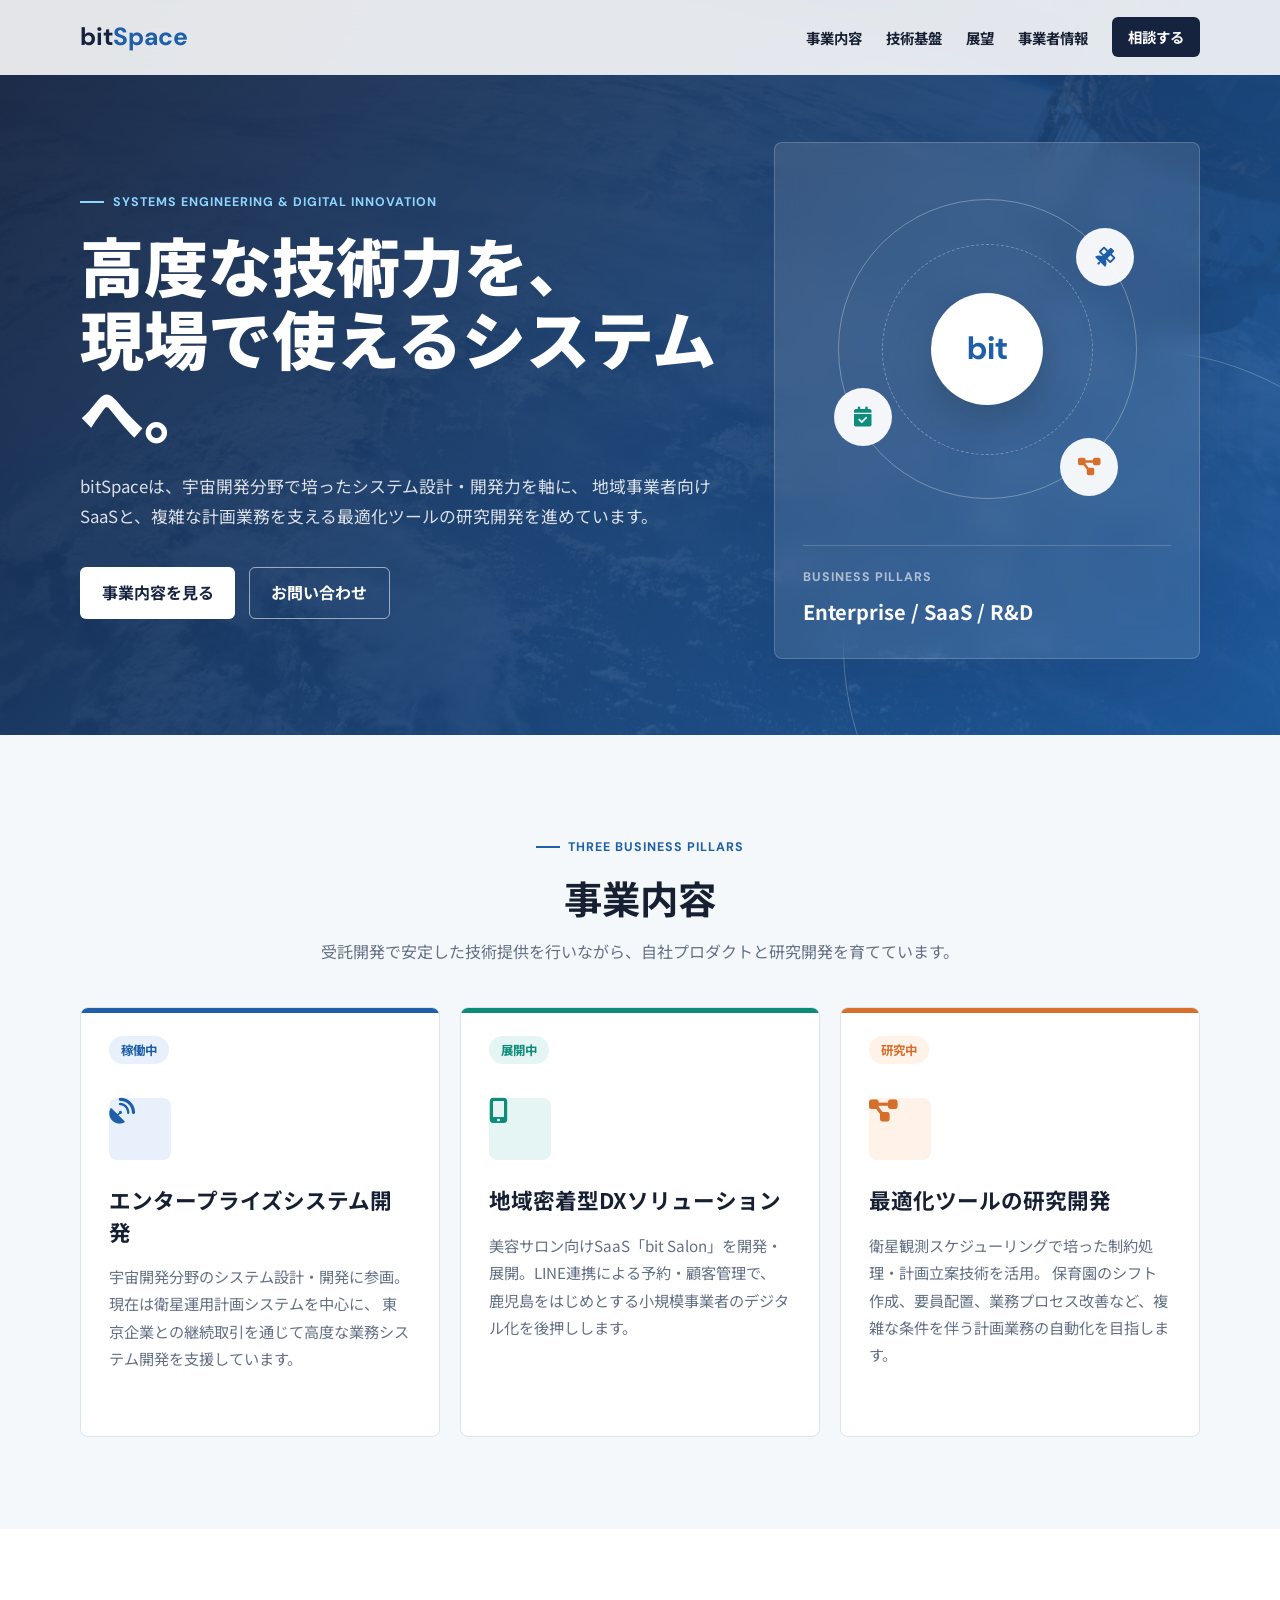
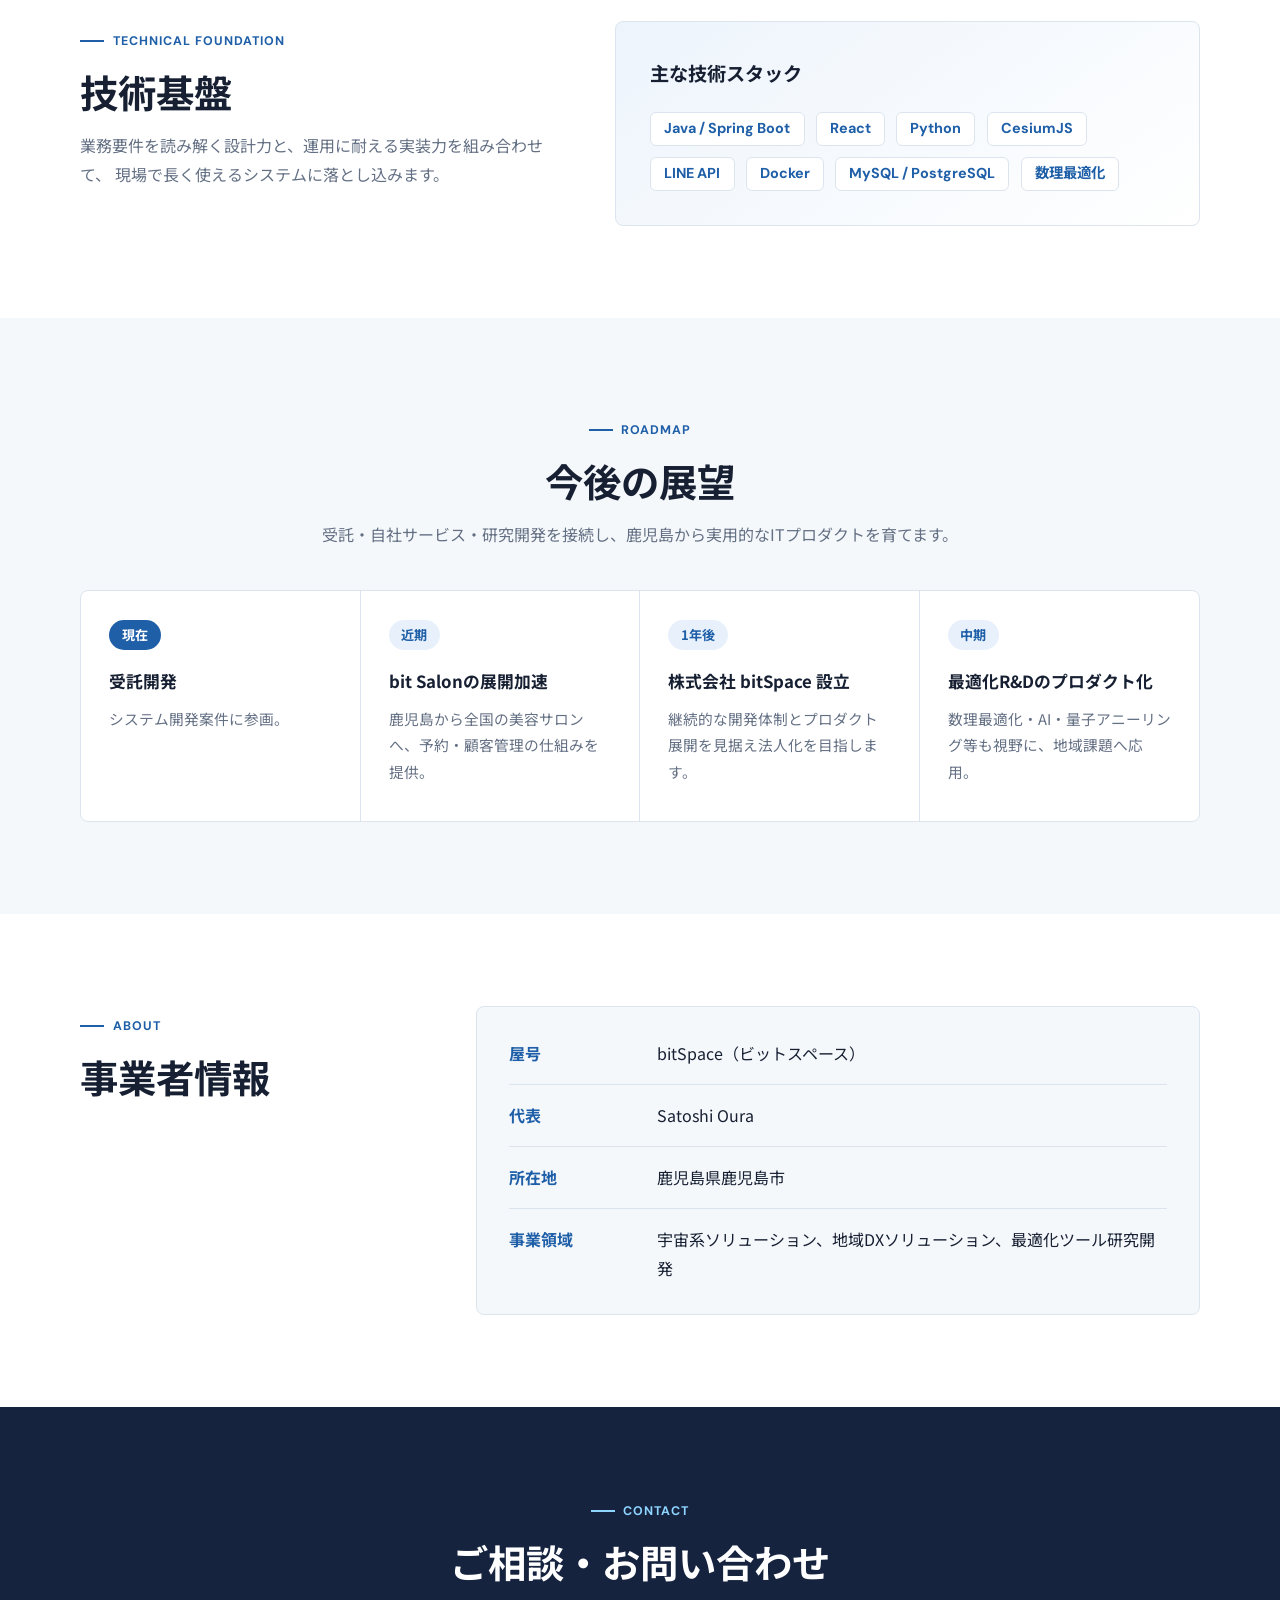
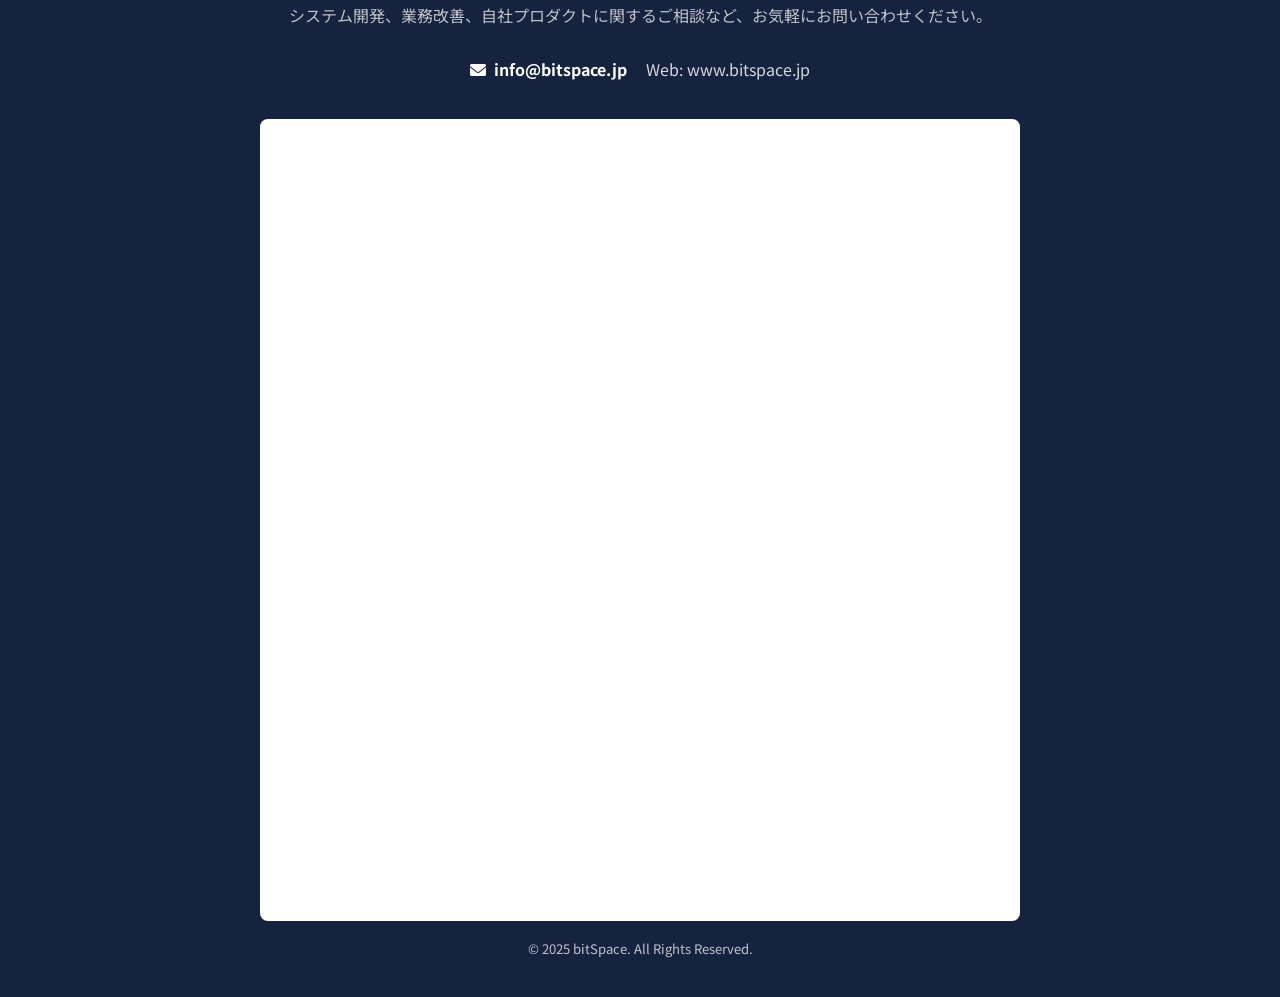
==== commit dbabf005: "軽微な修正" ====
--- a/index.html
+++ b/index.html
@@ -4,7 +4,7 @@
     <meta charset="UTF-8">
     <meta name="viewport" content="width=device-width, initial-scale=1.0">
     <meta name="description" content="bitSpaceは鹿児島を拠点に、宇宙系システム開発、地域事業者向けDX、最適化ツールの研究開発に取り組むITエンジニアリング事業です。">
-    <title>bitSpace | 宇宙系システム開発と地域DX</title>
+    <title>bitSpace</title>
     <link rel="stylesheet" href="style.css">
     <link rel="preconnect" href="https://fonts.googleapis.com">
     <link rel="preconnect" href="https://fonts.gstatic.com" crossorigin>
--- a/style.css
+++ b/style.css
@@ -113,7 +113,7 @@
   padding: 142px 0 76px;
   background:
     linear-gradient(135deg, rgba(22, 35, 63, 0.96), rgba(30, 95, 168, 0.87)),
-    url("https://images.unsplash.com/photo-1446776811953-b23d57bd21aa?auto=format&fit=crop&w=1600&q=80") center/cover;
+    url("images/hero.jpg") center/cover;
   color: #fff;
 }
 
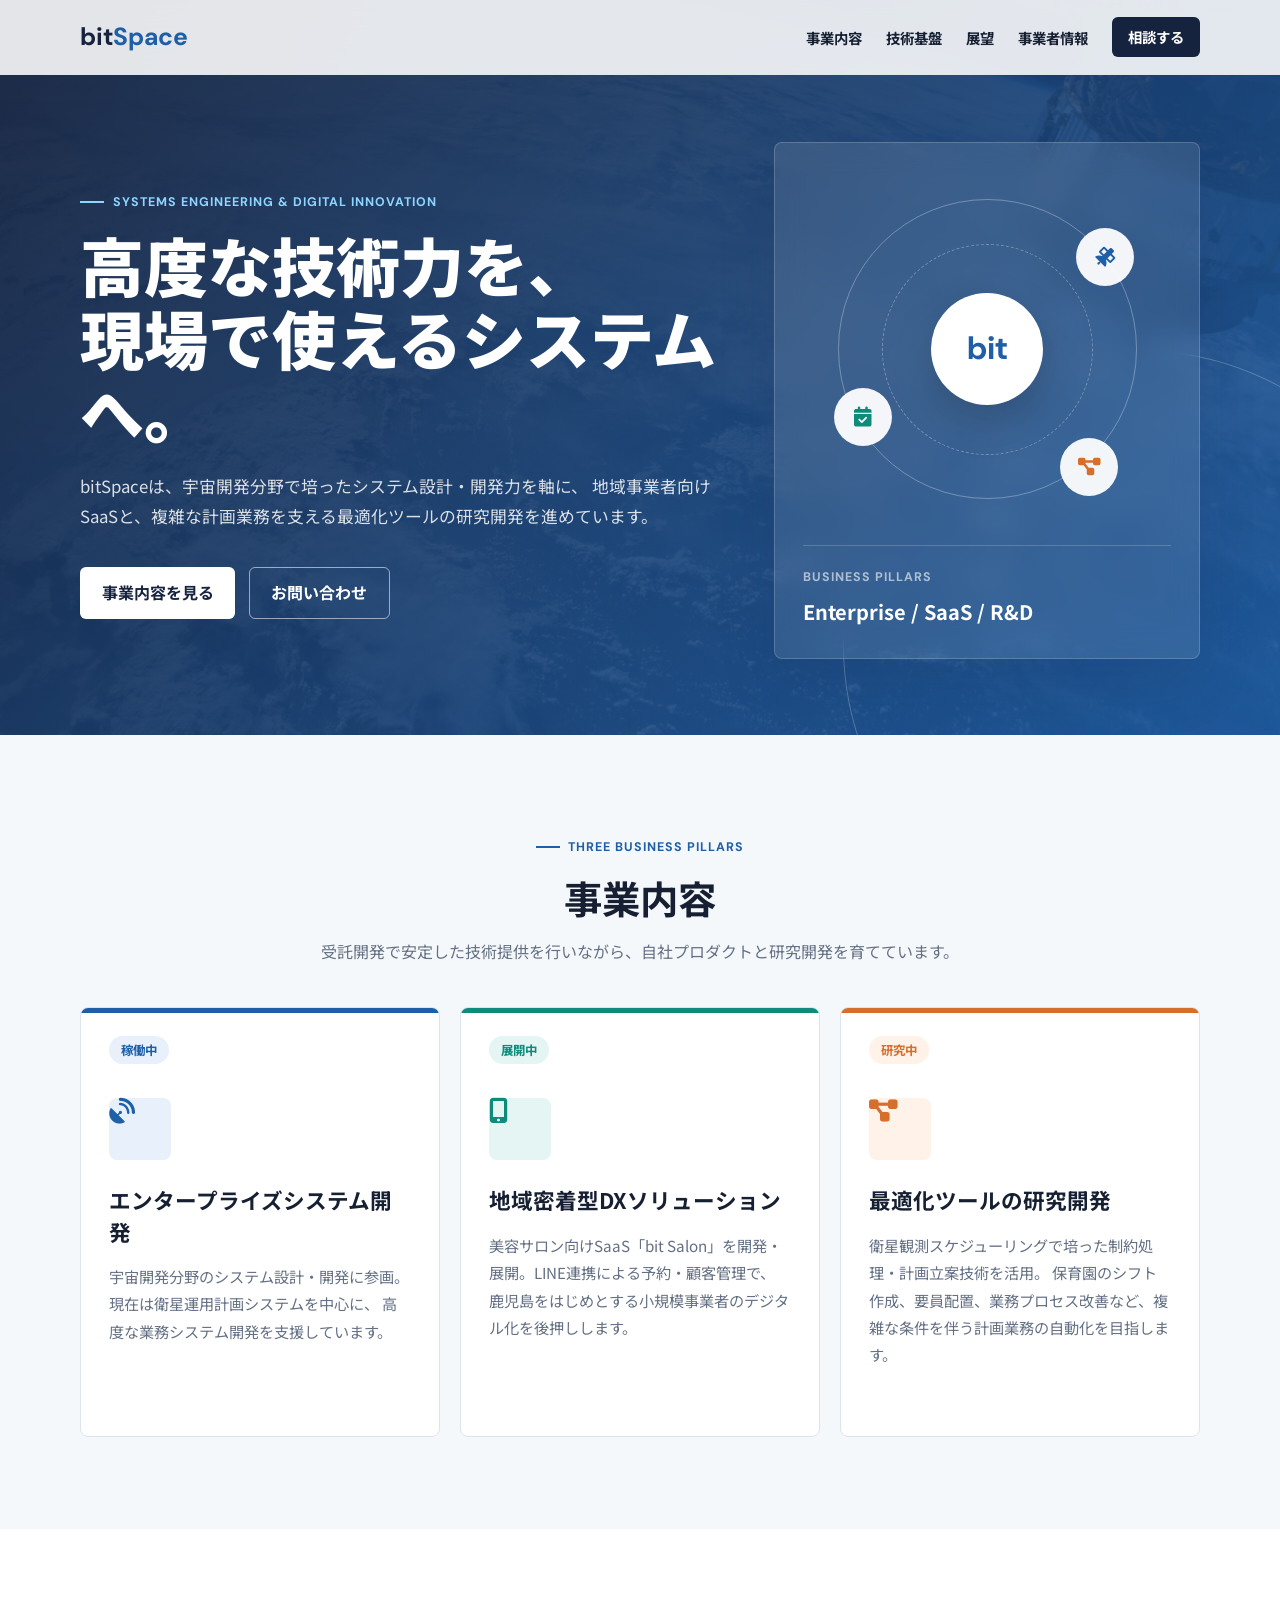
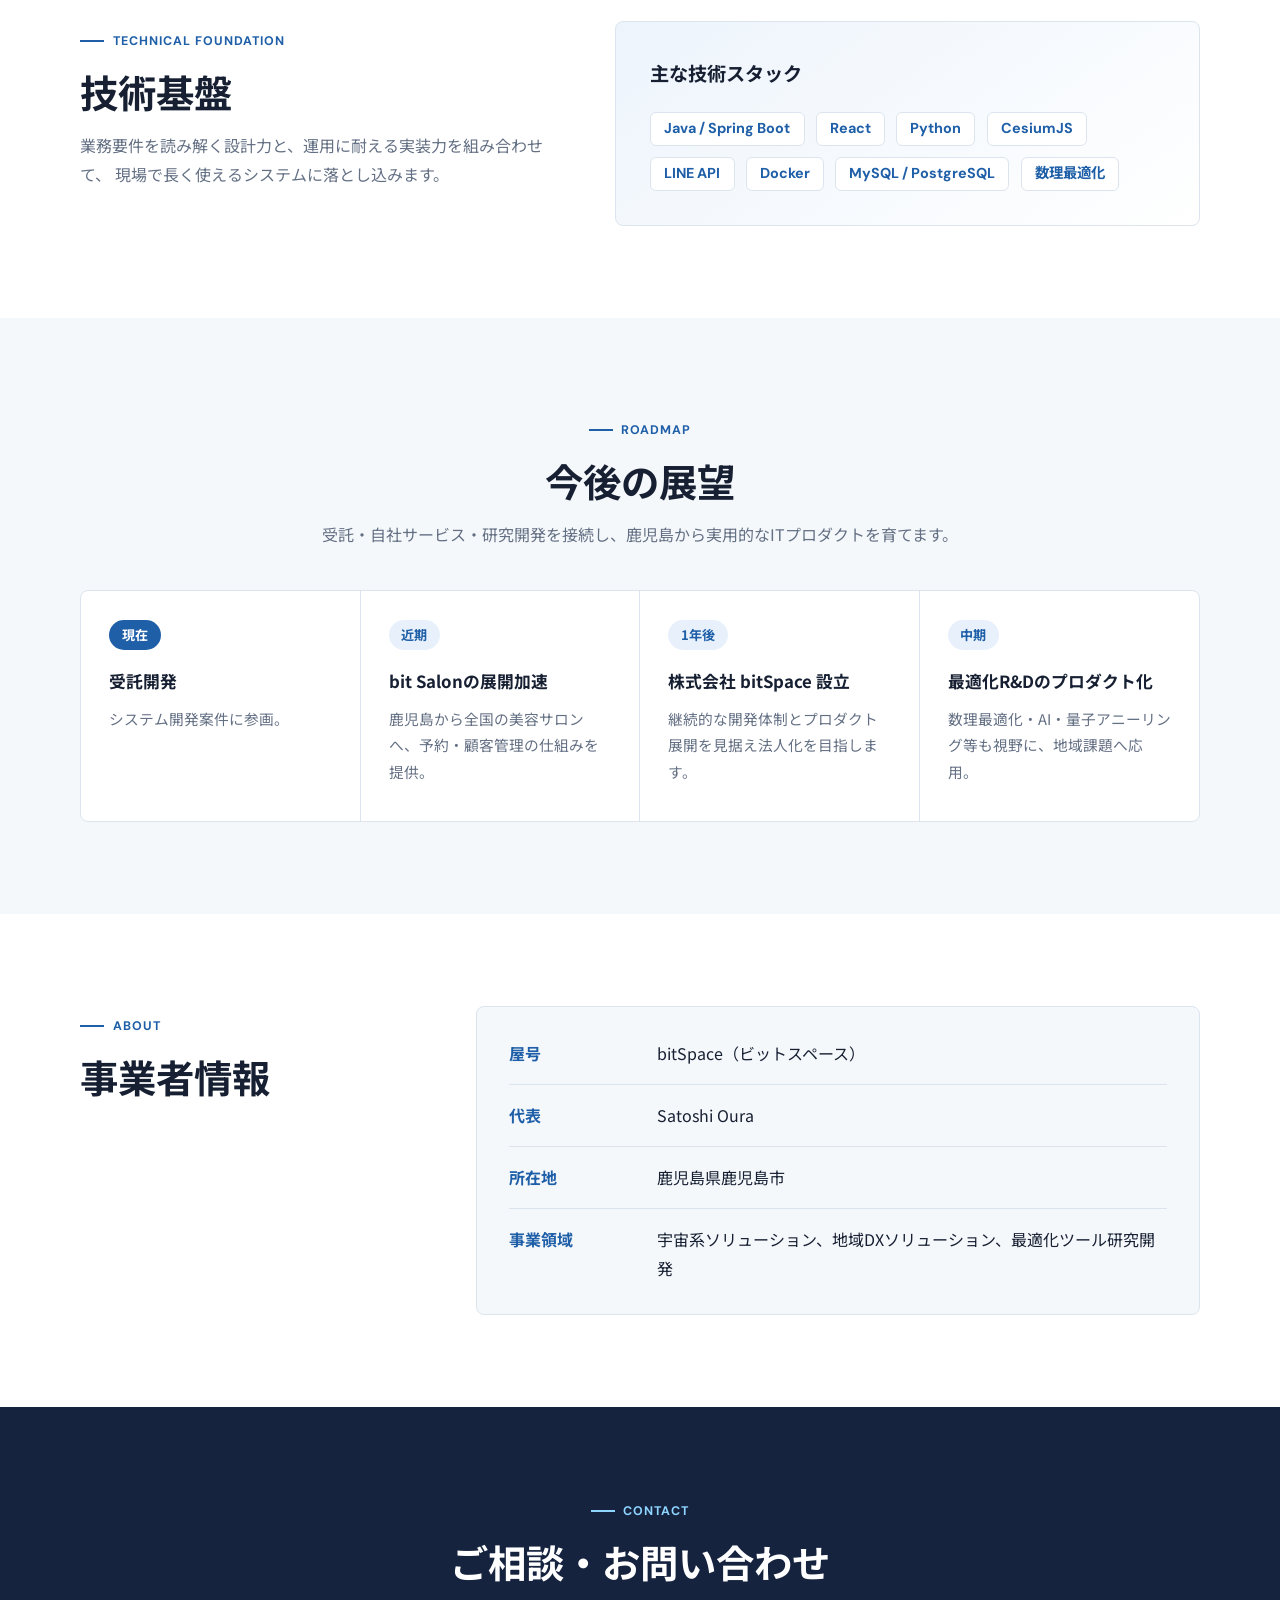
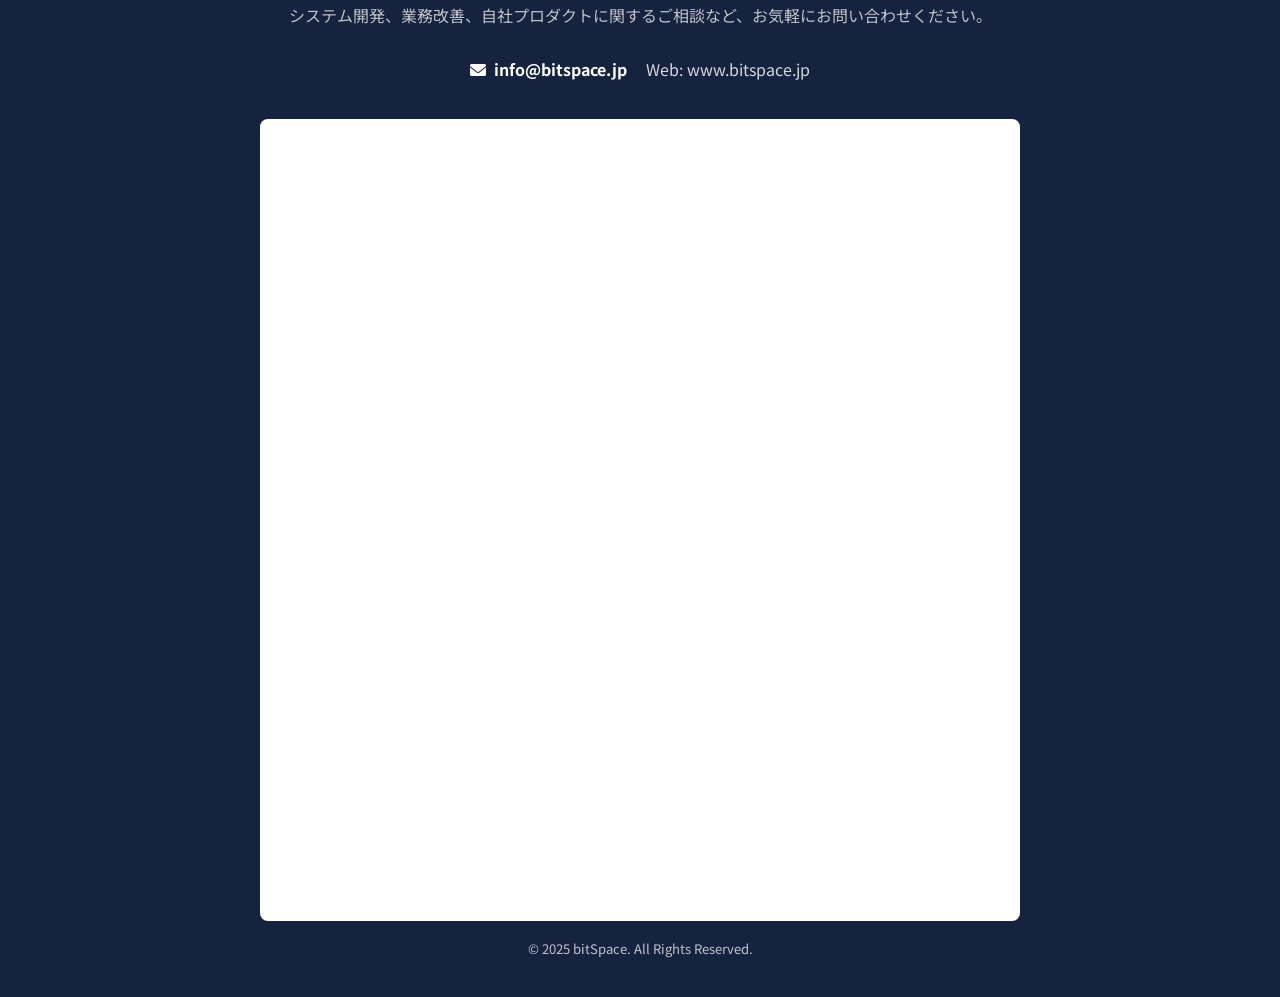
==== commit 96cf71a4: "文言修正" ====
--- a/index.html
+++ b/index.html
@@ -3,7 +3,7 @@
 <head>
     <meta charset="UTF-8">
     <meta name="viewport" content="width=device-width, initial-scale=1.0">
-    <meta name="description" content="bitSpaceは鹿児島を拠点に、宇宙系システム開発、地域事業者向けDX、最適化ツールの研究開発に取り組むITエンジニアリング事業です。">
+    <meta name="description" content="bitSpaceは鹿児島を拠点に、宇宙開発分野、地域事業者向けDX、最適化ツールの研究開発に取り組むITエンジニアリング事業です。">
     <title>bitSpace</title>
     <link rel="stylesheet" href="style.css">
     <link rel="preconnect" href="https://fonts.googleapis.com">
@@ -75,7 +75,7 @@
                         <h3>エンタープライズシステム開発</h3>
                         <p>
                             宇宙開発分野のシステム設計・開発に参画。現在は衛星運用計画システムを中心に、
-                            東京企業との継続取引を通じて高度な業務システム開発を支援しています。
+                            高度な業務システム開発を支援しています。
                         </p>
                     </article>
 
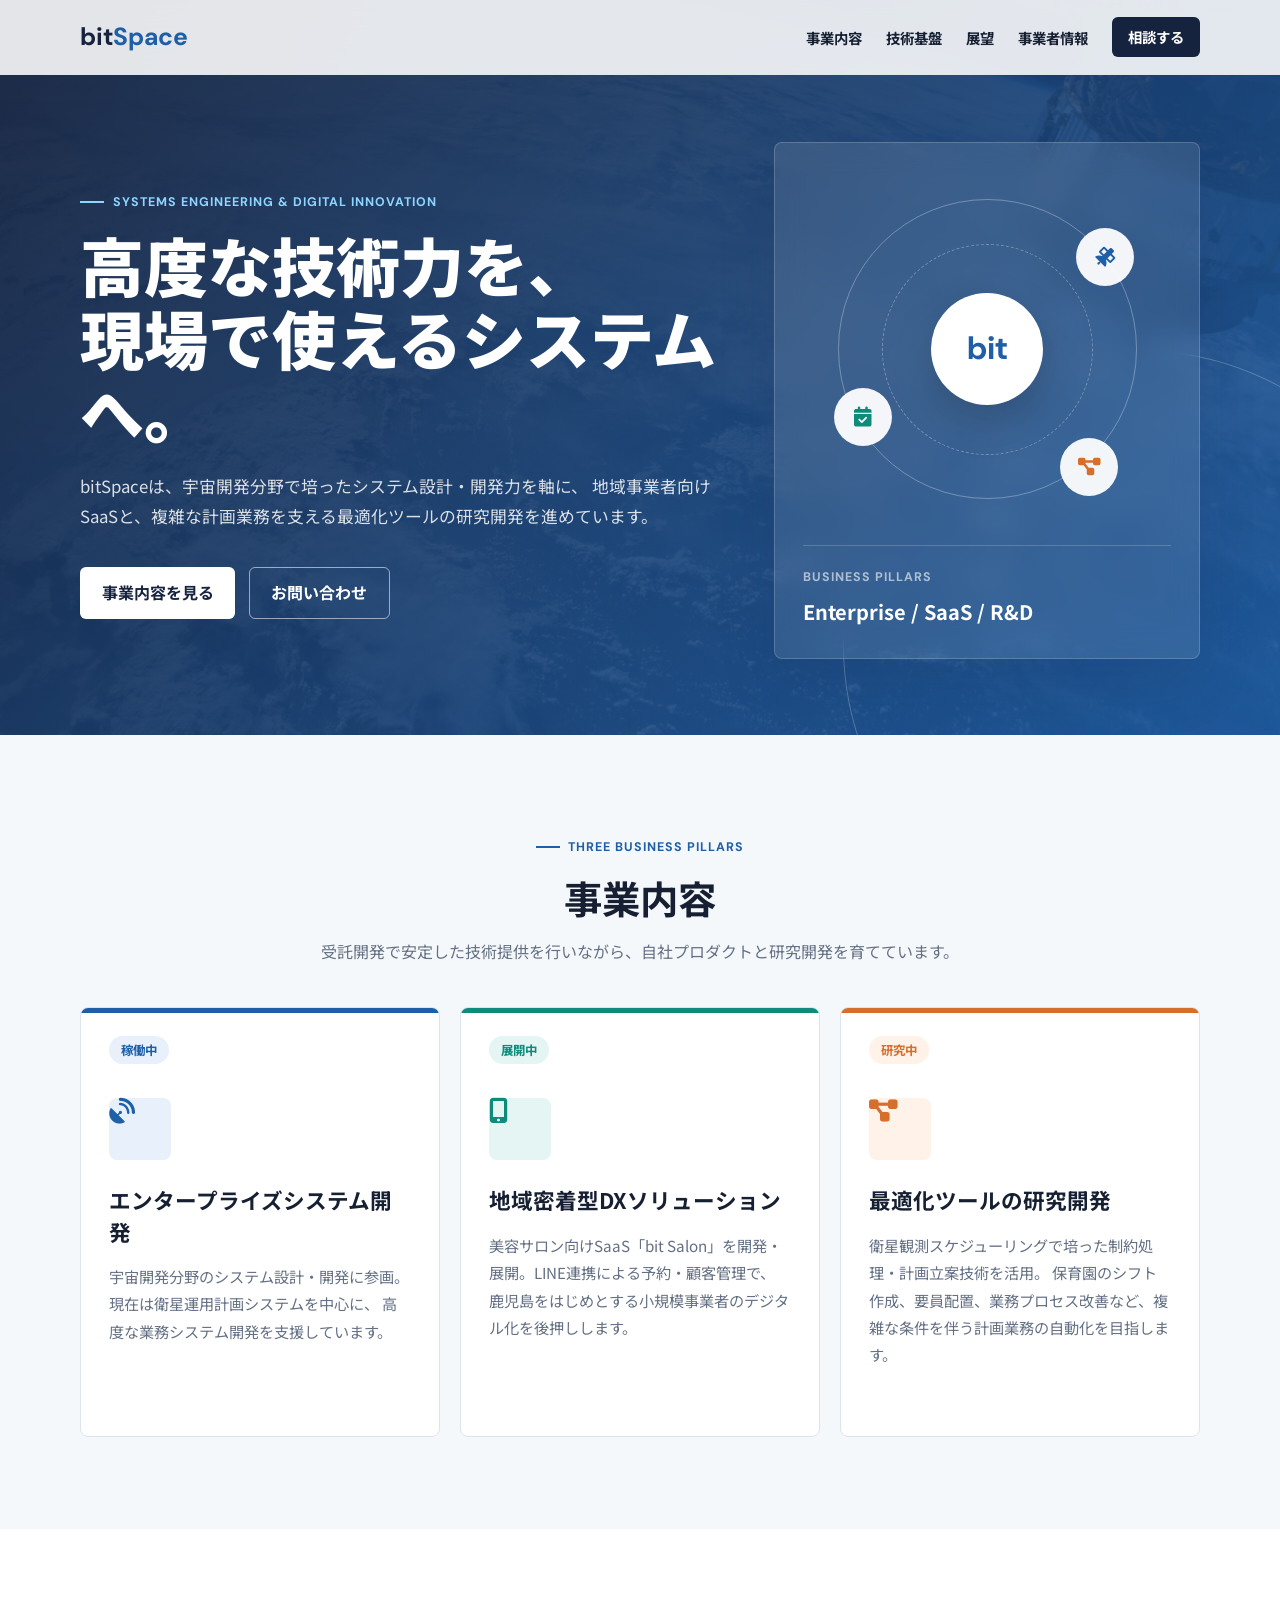
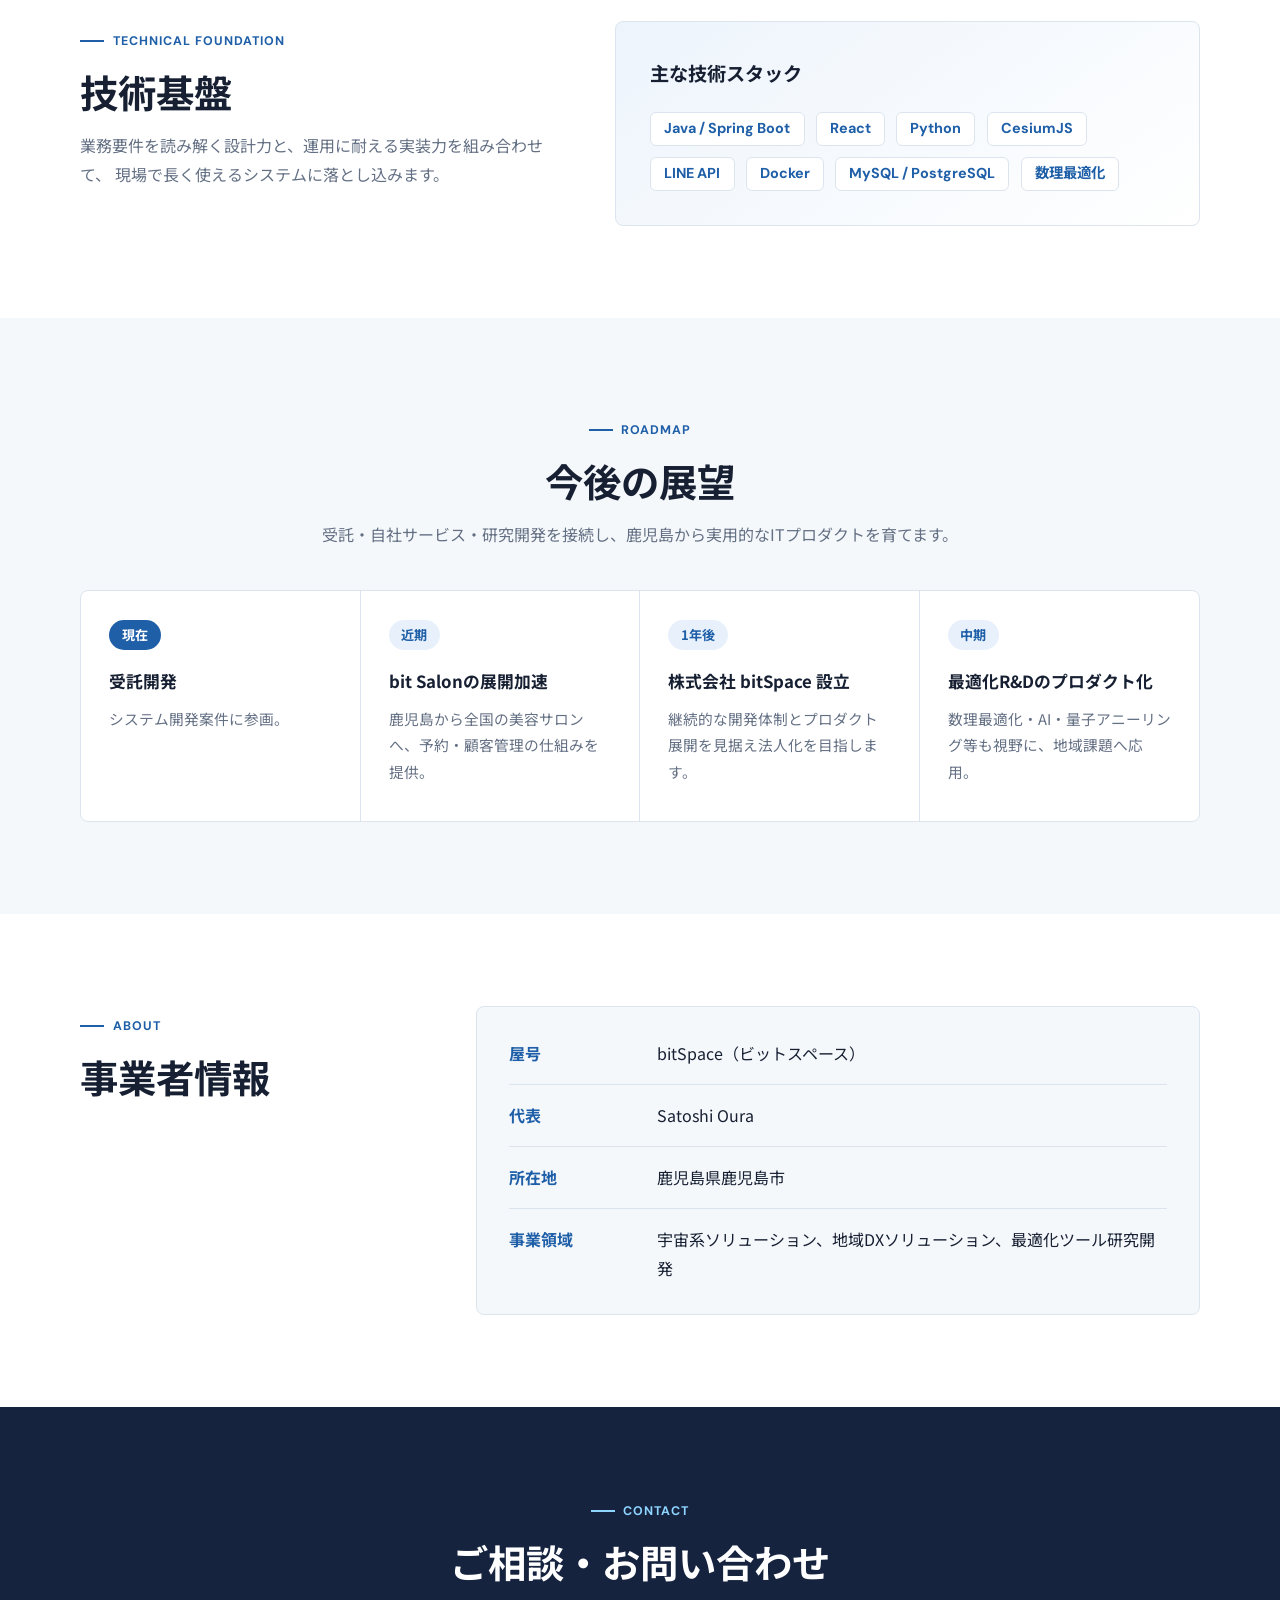
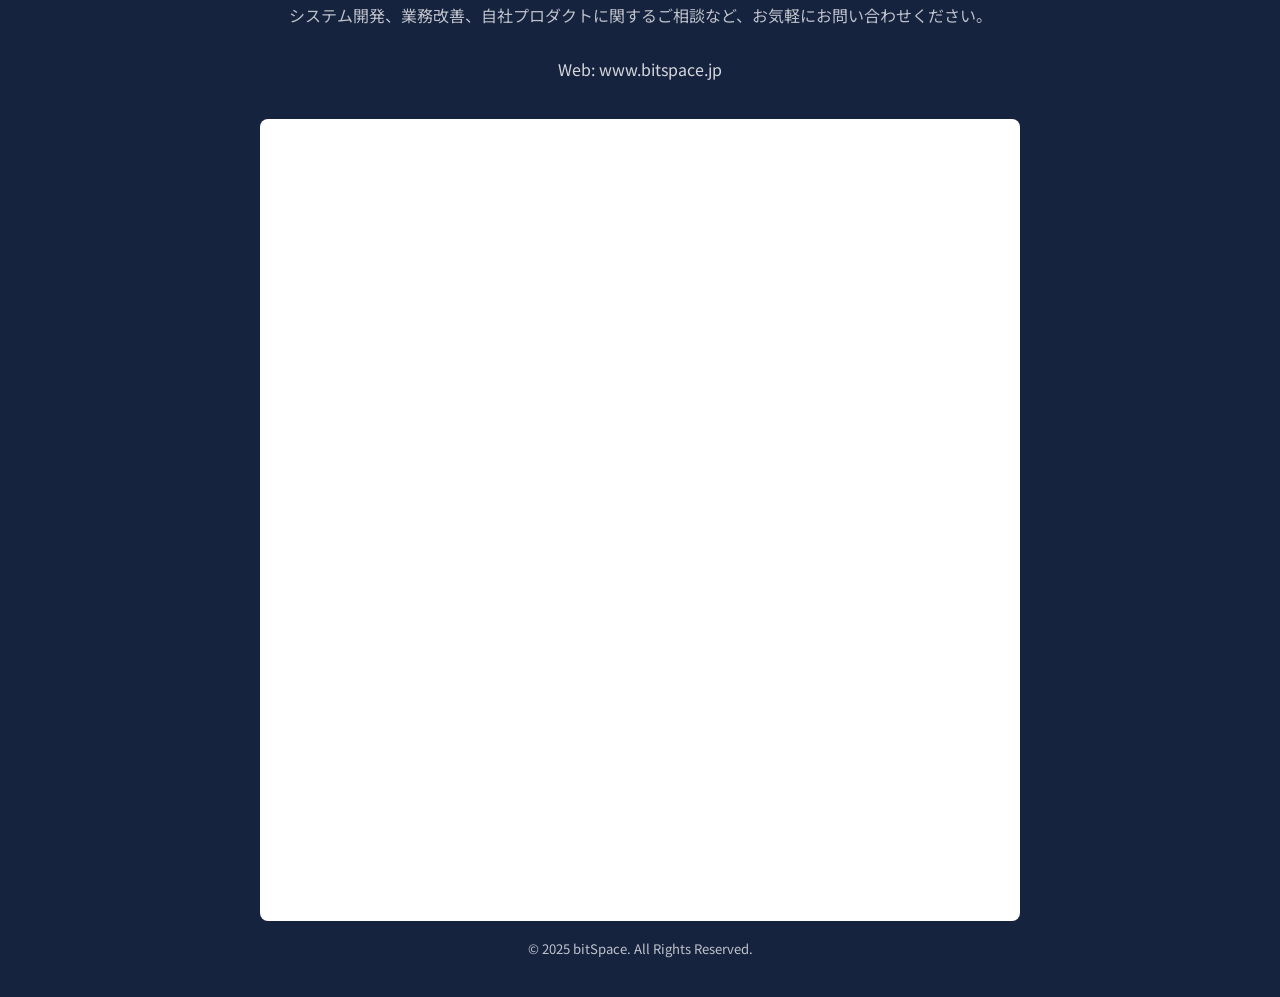
==== commit e148ce75: "e-mail削除" ====
--- a/index.html
+++ b/index.html
@@ -200,10 +200,6 @@
             <h2>ご相談・お問い合わせ</h2>
             <p>システム開発、業務改善、自社プロダクトに関するご相談など、お気軽にお問い合わせください。</p>
             <div class="contact-links">
-                <a href="mailto:info@bitspace.jp" class="mail-link">
-                    <i class="fa-solid fa-envelope"></i>
-                    info@bitspace.jp
-                </a>
                 <span>Web: www.bitspace.jp</span>
             </div>
             <div class="contact-form-wrapper">
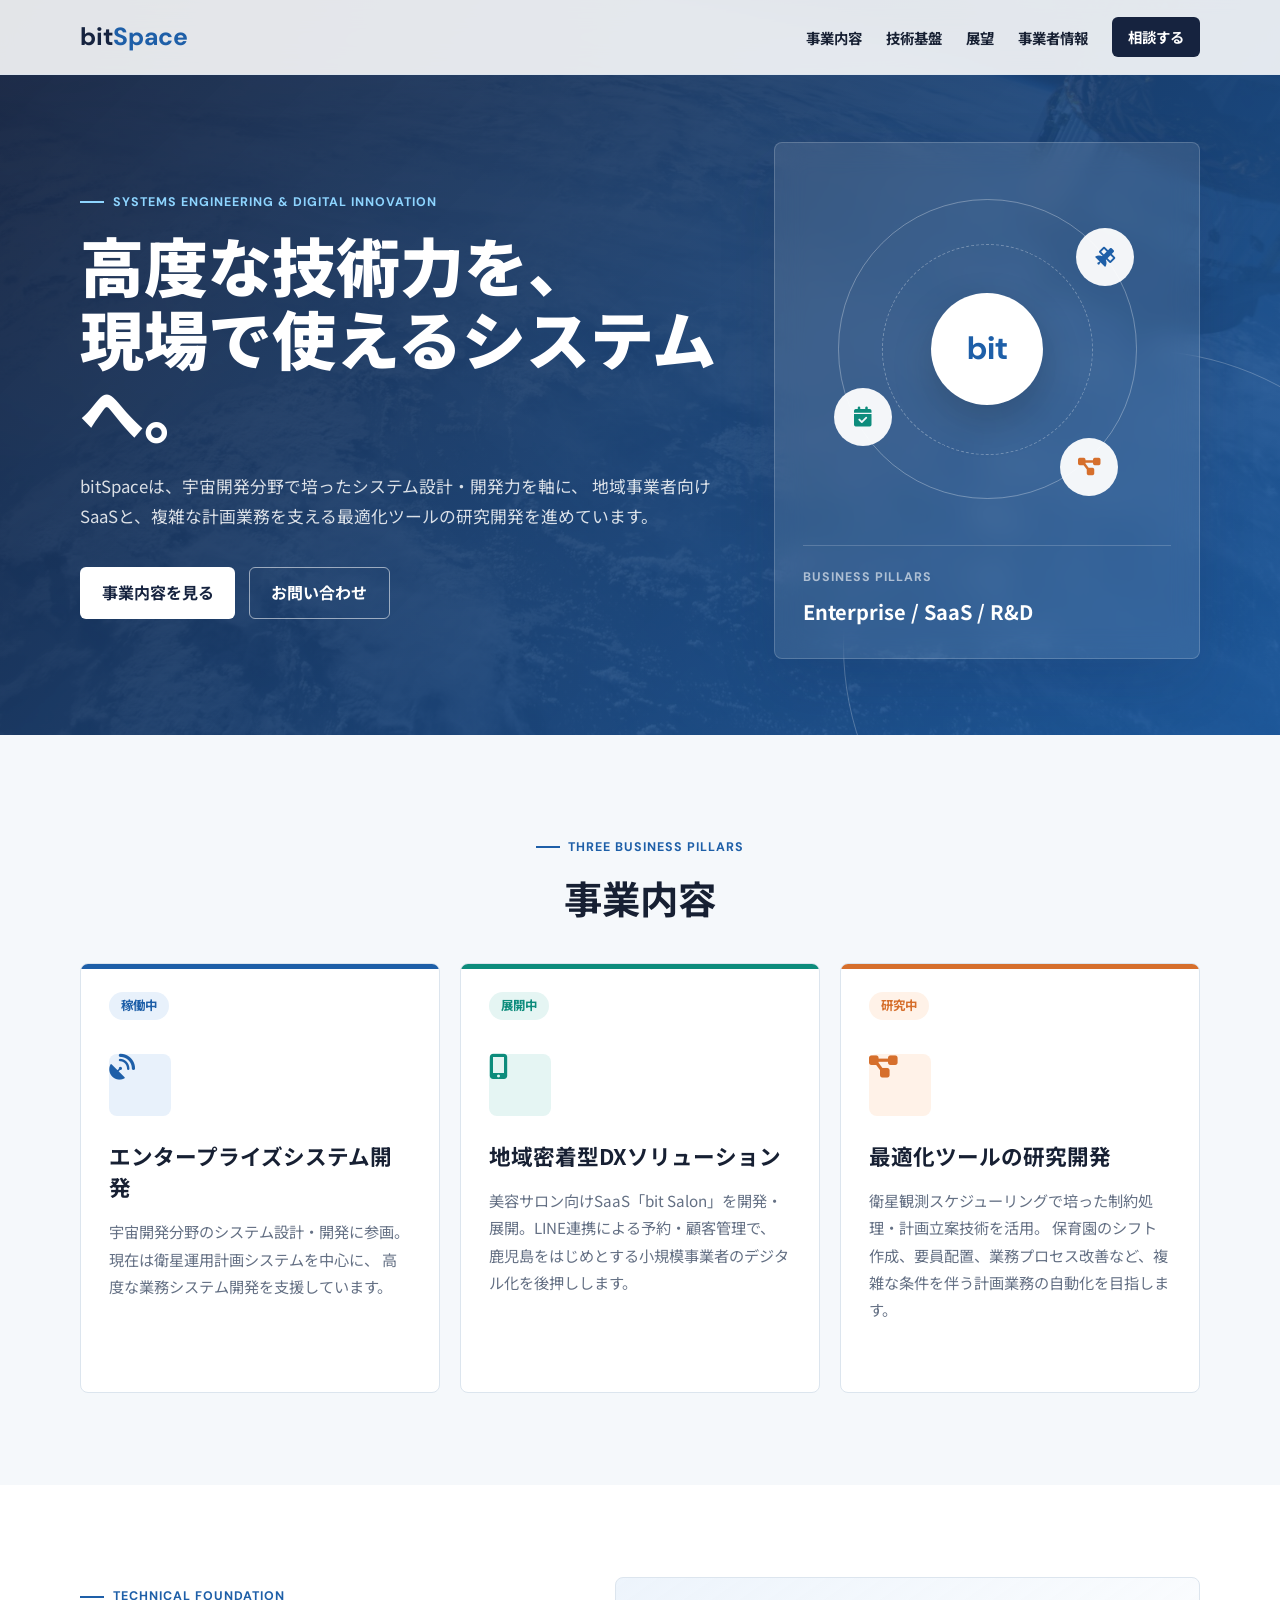
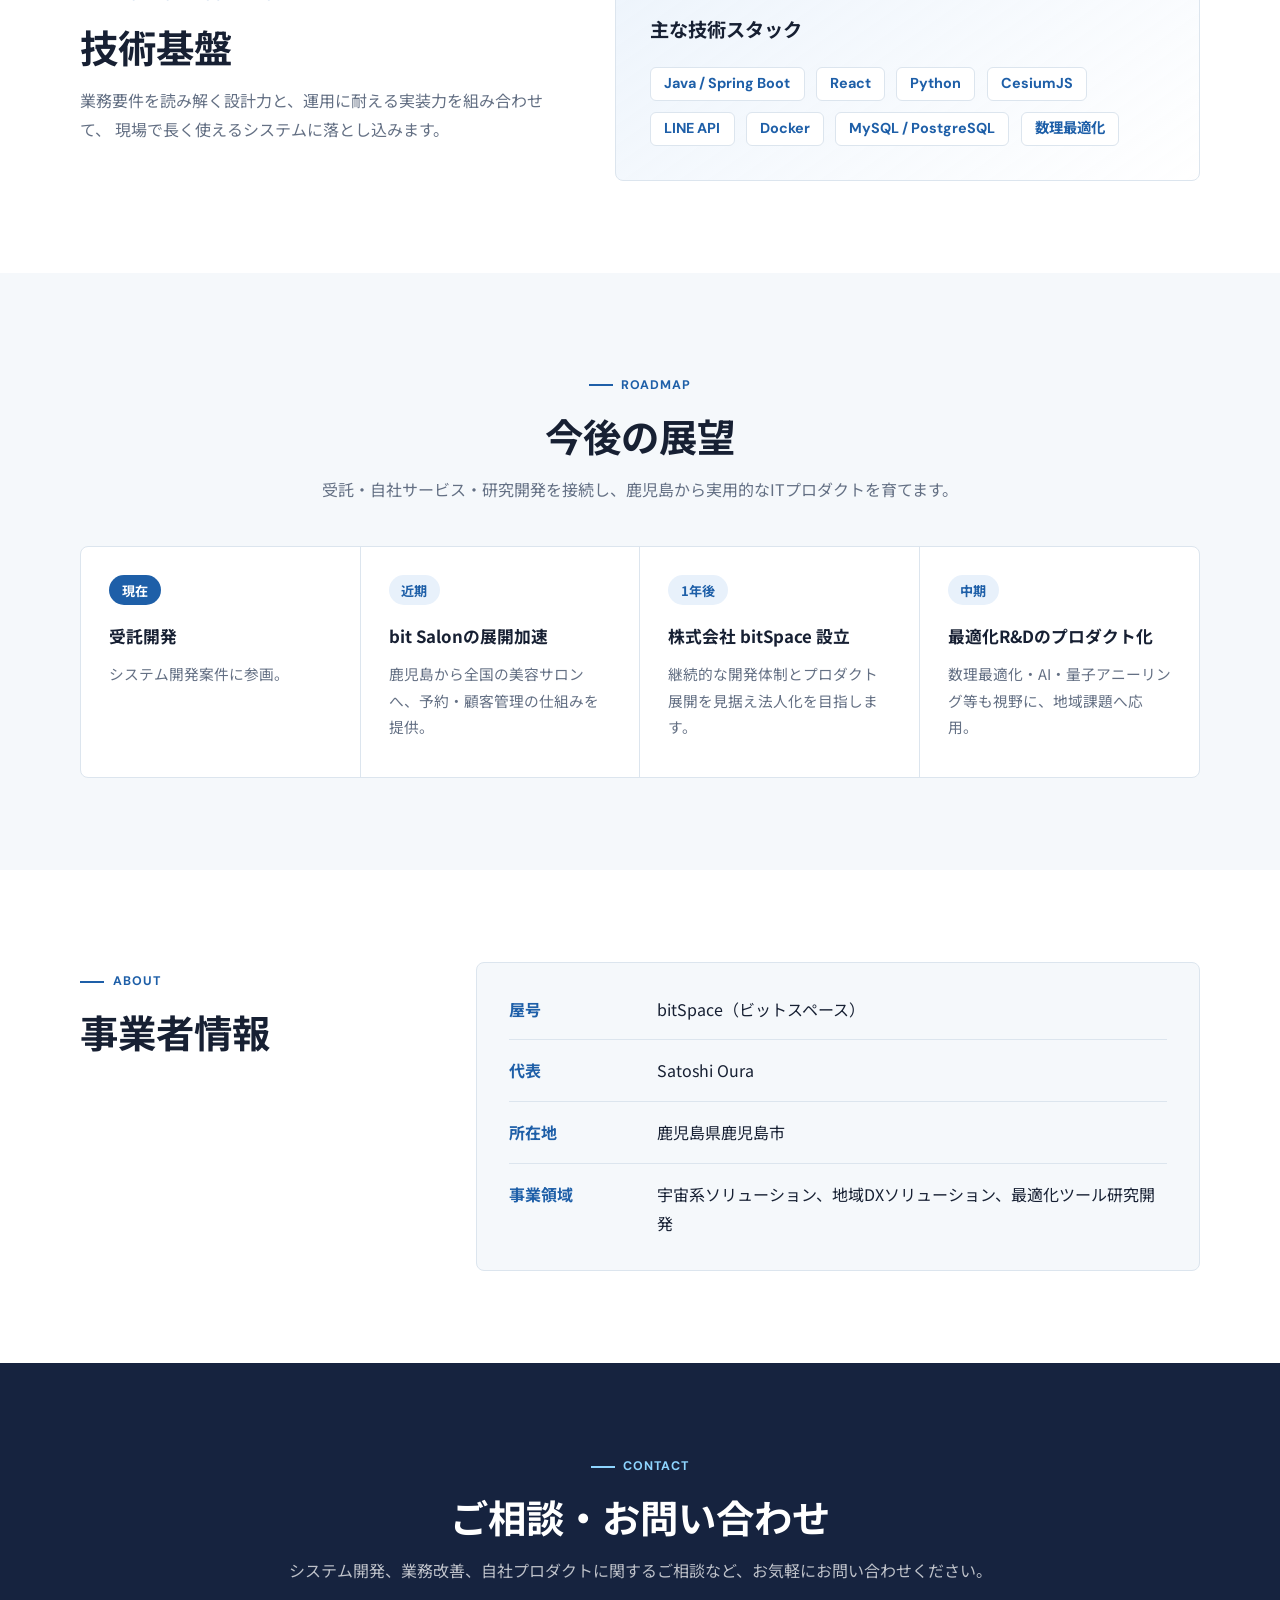
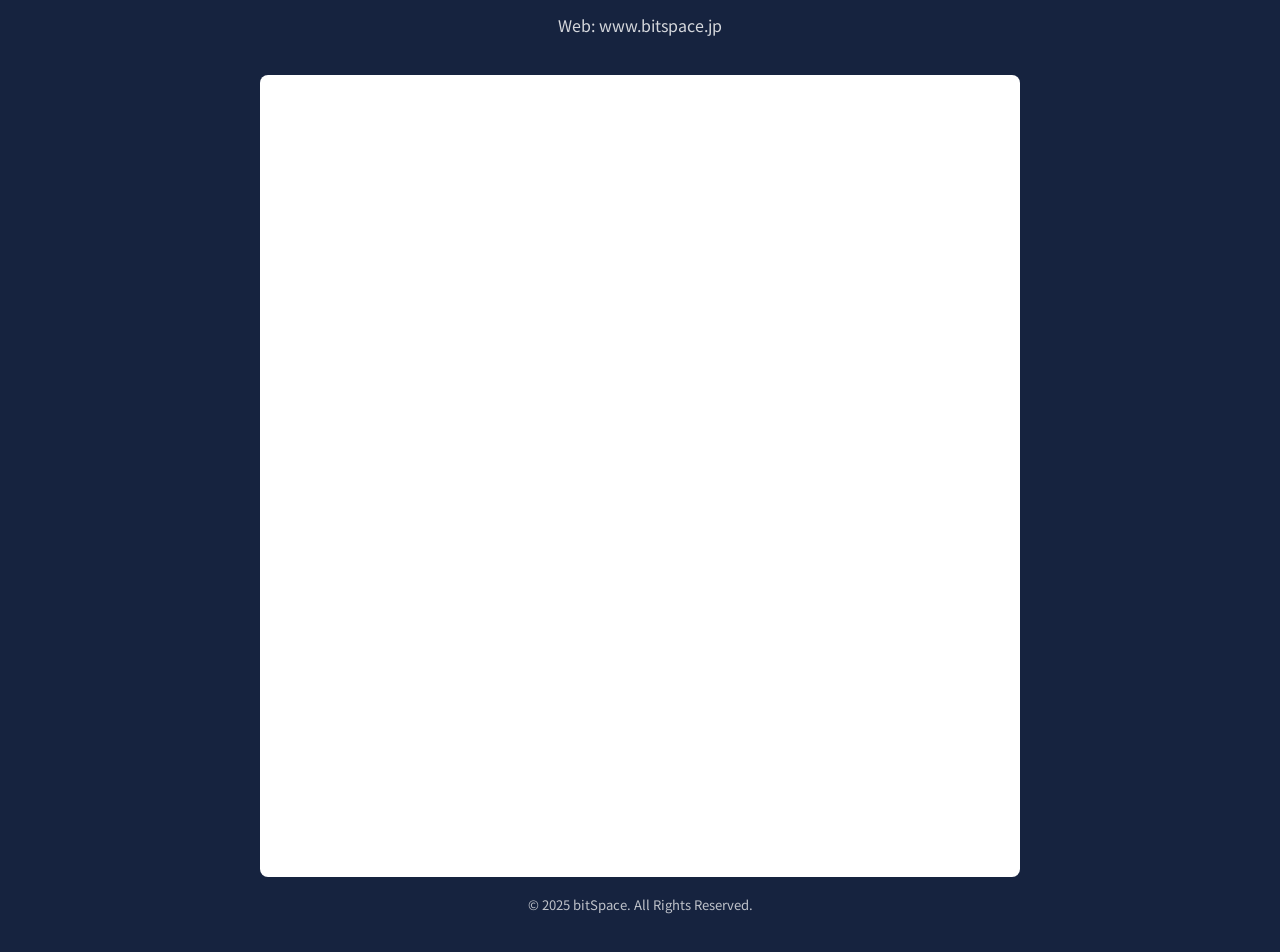
==== commit c76cc399: "文言修正" ====
--- a/index.html
+++ b/index.html
@@ -64,7 +64,6 @@
                 <div class="section-heading">
                     <span class="eyebrow">Three Business Pillars</span>
                     <h2>事業内容</h2>
-                    <p>受託開発で安定した技術提供を行いながら、自社プロダクトと研究開発を育てています。</p>
                 </div>
                 <div class="business-grid">
                     <article class="business-card is-blue">
